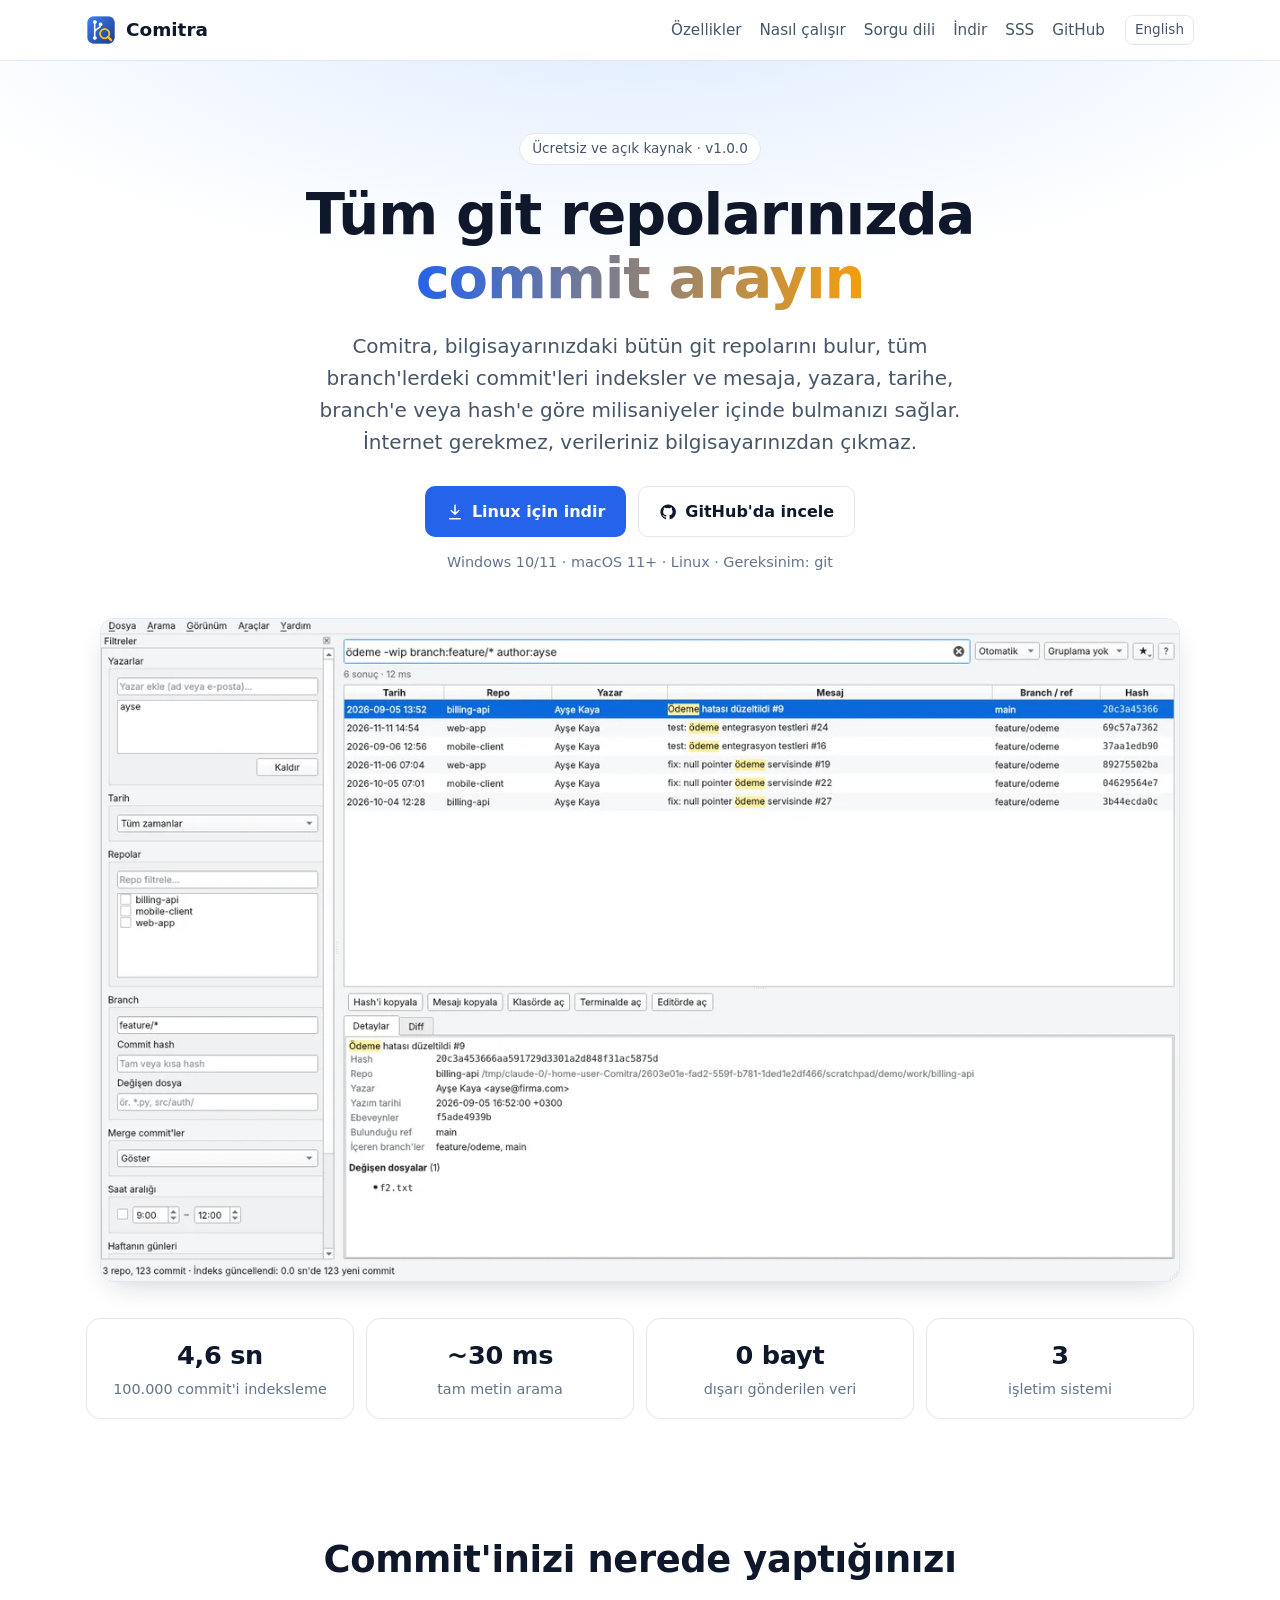
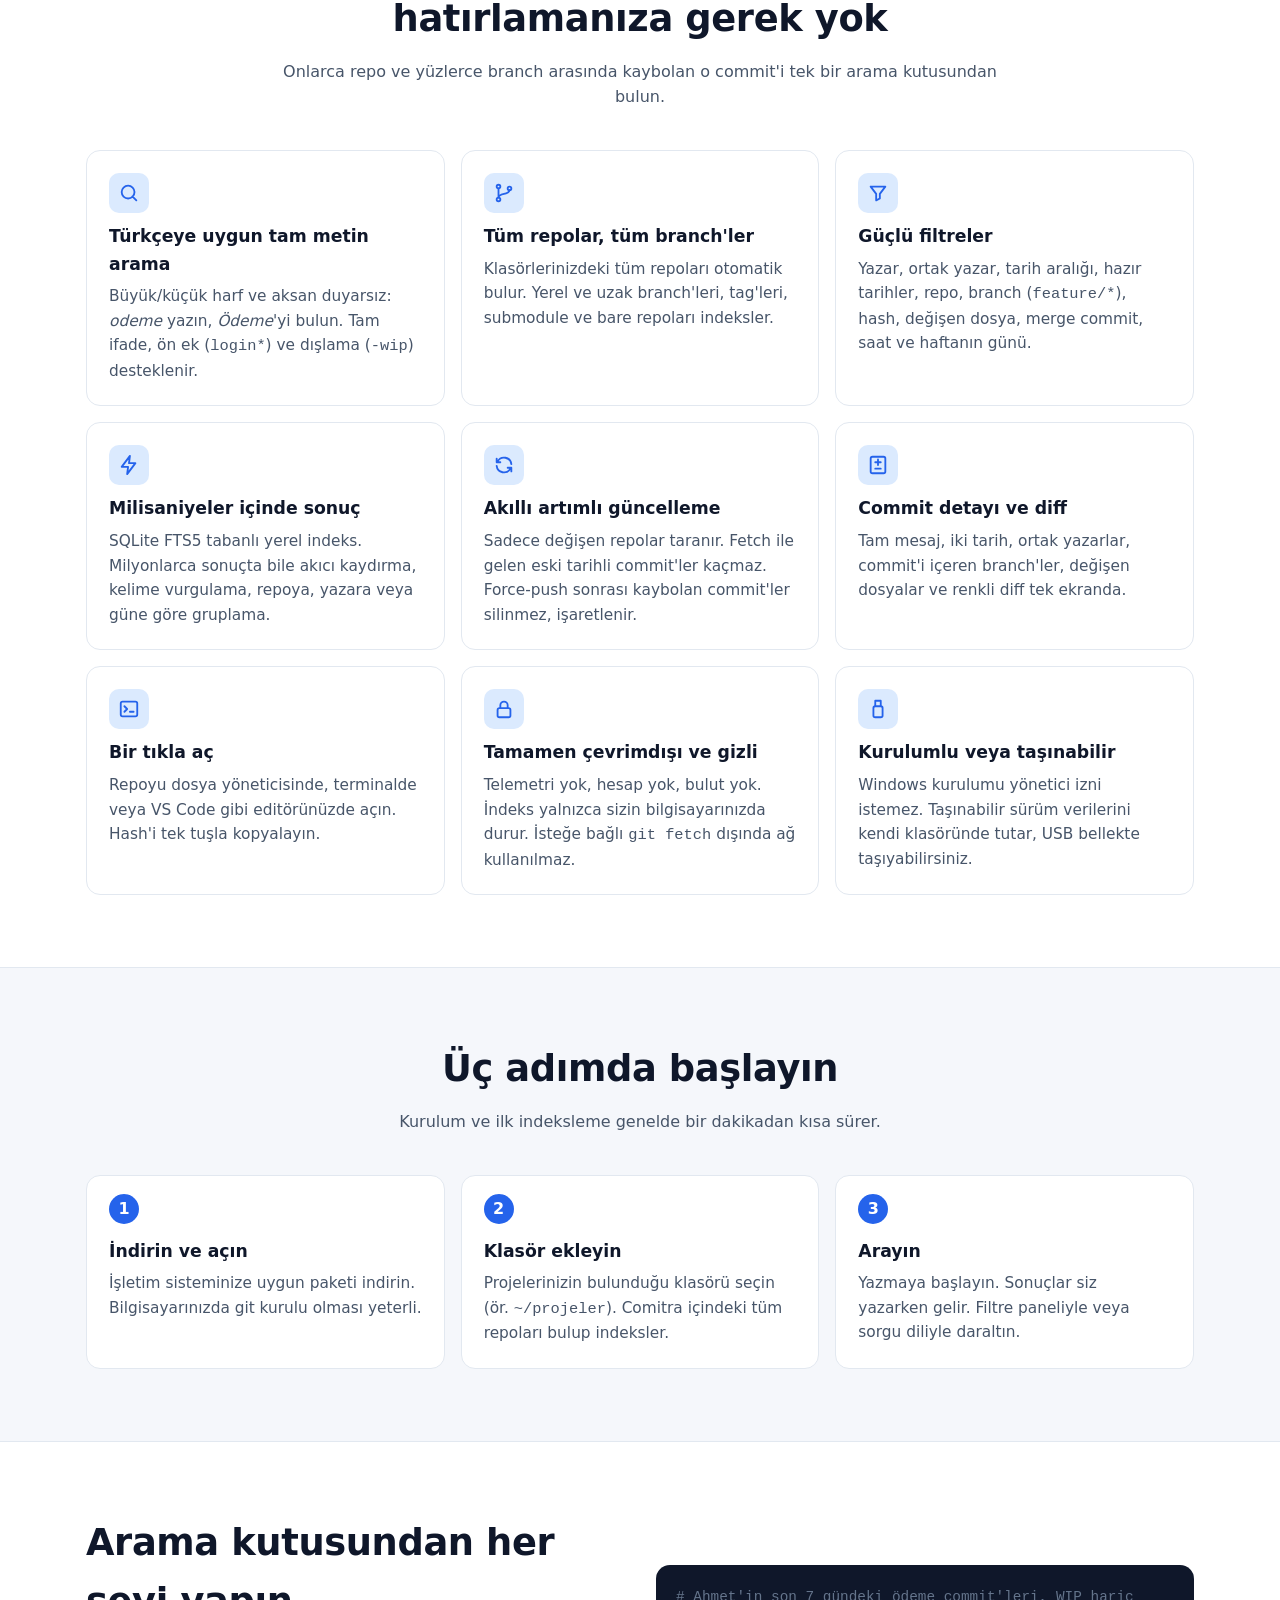
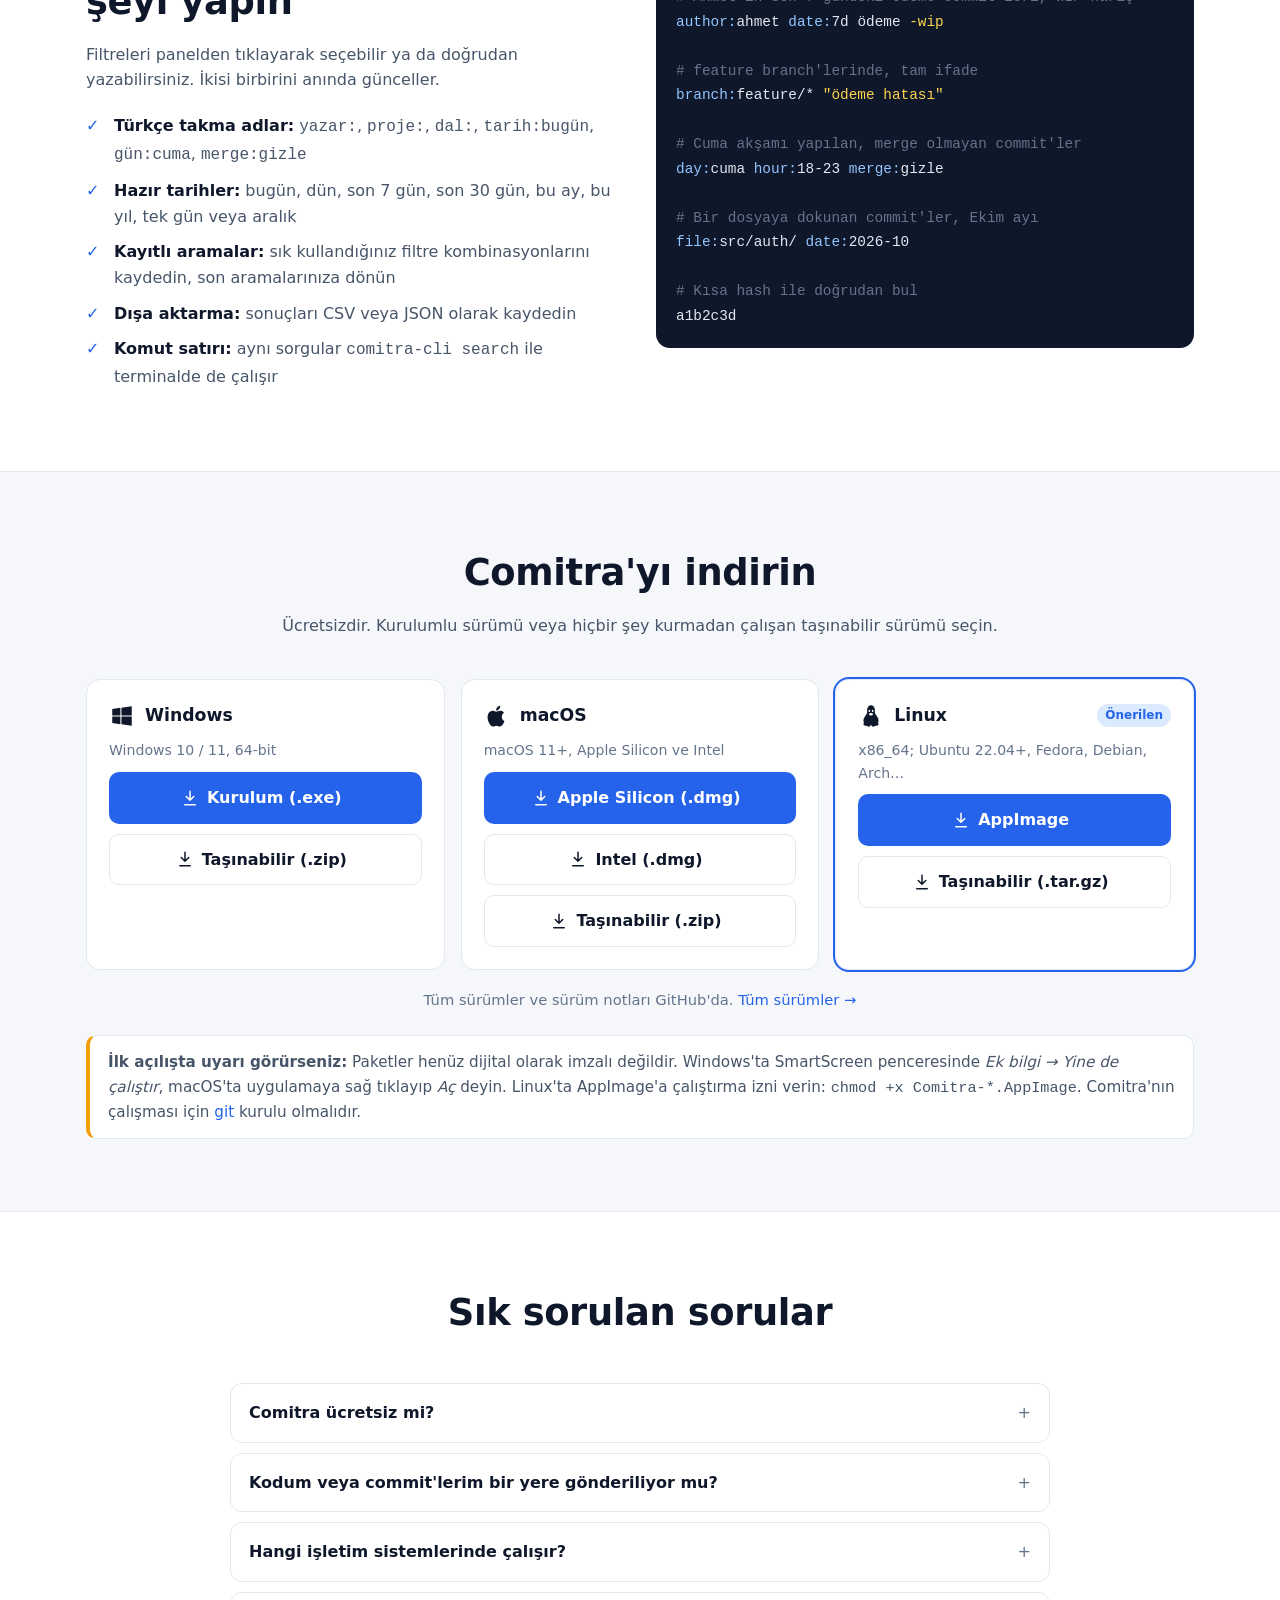
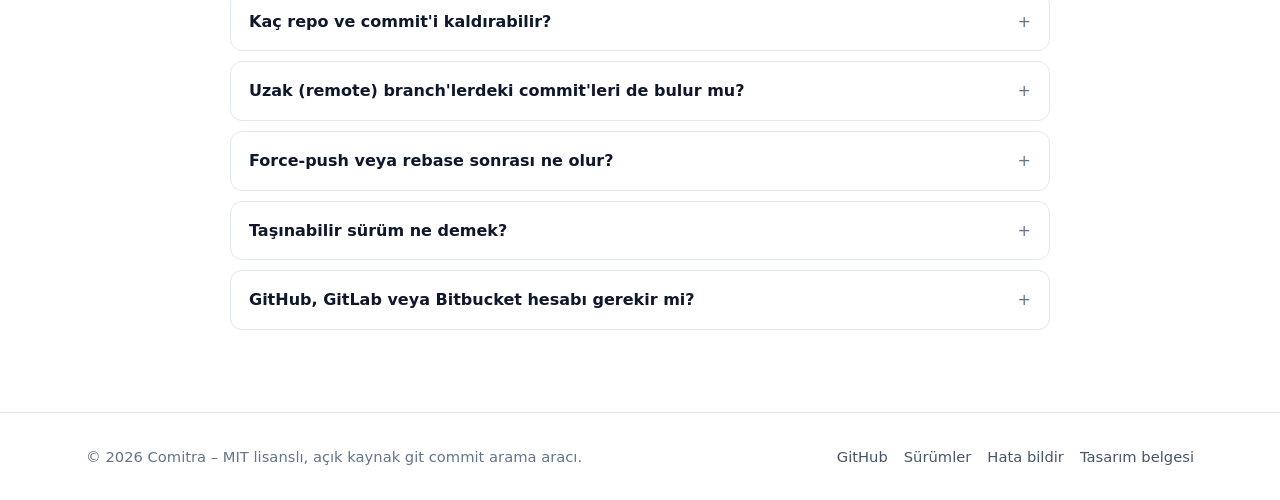
==== site/index.html @ 6e366d90 "Add GitHub Pages website with downloads and SEO Bilingual (Turkish/English) landing page generated f" ====
<!doctype html>
<html lang="tr">
<head>
<meta charset="utf-8">
<meta name="viewport" content="width=device-width, initial-scale=1">
<title>Comitra – Tüm Git Repolarında Commit Arama Programı (Ücretsiz, Windows · macOS · Linux)</title>
<meta name="description" content="Comitra, bilgisayarınızdaki tüm git repolarında ve tüm branch&#x27;lerde commit mesajı, yazar, tarih, branch ve hash&#x27;e göre milisaniyeler içinde arama yapan ücretsiz, açık kaynak, çevrimdışı masaüstü uygulamasıdır.">
<meta name="keywords" content="git commit arama, git log arama, tüm repolarda commit ara, branch commit arama, git commit search, search git commits across repositories, git geçmişi arama, commit bulma programı, git masaüstü uygulaması, ücretsiz git aracı">
<meta name="robots" content="index, follow, max-image-preview:large">
<meta name="theme-color" content="#2563eb">
<meta name="color-scheme" content="light dark">
<link rel="canonical" href="https://oguzcanozdemir.github.io/Comitra/">
<link rel="alternate" hreflang="tr" href="https://oguzcanozdemir.github.io/Comitra/">
<link rel="alternate" hreflang="en" href="https://oguzcanozdemir.github.io/Comitra/en/">
<link rel="alternate" hreflang="x-default" href="https://oguzcanozdemir.github.io/Comitra/en/">
<meta property="og:type" content="website">
<meta property="og:site_name" content="Comitra">
<meta property="og:title" content="Comitra – Tüm Git Repolarında Commit Arama Programı (Ücretsiz, Windows · macOS · Linux)">
<meta property="og:description" content="Comitra, bilgisayarınızdaki tüm git repolarında ve tüm branch&#x27;lerde commit mesajı, yazar, tarih, branch ve hash&#x27;e göre milisaniyeler içinde arama yapan ücretsiz, açık kaynak, çevrimdışı masaüstü uygulamasıdır.">
<meta property="og:url" content="https://oguzcanozdemir.github.io/Comitra/">
<meta property="og:image" content="https://oguzcanozdemir.github.io/Comitra/assets/og-image.png">
<meta property="og:image:width" content="1200">
<meta property="og:image:height" content="630">
<meta property="og:locale" content="tr_TR">
<meta property="og:locale:alternate" content="en_US">
<meta name="twitter:card" content="summary_large_image">
<meta name="twitter:title" content="Comitra – Tüm Git Repolarında Commit Arama Programı (Ücretsiz, Windows · macOS · Linux)">
<meta name="twitter:description" content="Comitra, bilgisayarınızdaki tüm git repolarında ve tüm branch&#x27;lerde commit mesajı, yazar, tarih, branch ve hash&#x27;e göre milisaniyeler içinde arama yapan ücretsiz, açık kaynak, çevrimdışı masaüstü uygulamasıdır.">
<meta name="twitter:image" content="https://oguzcanozdemir.github.io/Comitra/assets/og-image.png">
<link rel="icon" href="assets/favicon.ico" sizes="any">
<link rel="icon" type="image/png" sizes="32x32" href="assets/favicon-32.png">
<link rel="apple-touch-icon" href="assets/apple-touch-icon.png">
<link rel="manifest" href="site.webmanifest">
<link rel="stylesheet" href="style.css">
<script type="application/ld+json">{"@context": "https://schema.org", "@type": "SoftwareApplication", "name": "Comitra", "alternateName": "Comitra Git Commit Search", "description": "Comitra, bilgisayarınızdaki tüm git repolarında ve tüm branch'lerde commit mesajı, yazar, tarih, branch ve hash'e göre milisaniyeler içinde arama yapan ücretsiz, açık kaynak, çevrimdışı masaüstü uygulamasıdır.", "applicationCategory": "DeveloperApplication", "applicationSubCategory": "Version control", "operatingSystem": "Windows 10, Windows 11, macOS 11+, Linux", "softwareVersion": "1.0.0", "license": "https://opensource.org/licenses/MIT", "isAccessibleForFree": true, "offers": {"@type": "Offer", "price": "0", "priceCurrency": "USD"}, "downloadUrl": "https://github.com/OguzcanOzdemir/Comitra/releases/latest", "installUrl": "https://oguzcanozdemir.github.io/Comitra/#indir", "url": "https://oguzcanozdemir.github.io/Comitra/", "image": "https://oguzcanozdemir.github.io/Comitra/assets/icon-512.png", "screenshot": "https://oguzcanozdemir.github.io/Comitra/assets/screenshot-light.png", "codeRepository": "https://github.com/OguzcanOzdemir/Comitra", "inLanguage": ["tr", "en"], "softwareRequirements": "git", "featureList": ["Türkçeye uygun tam metin arama", "Tüm repolar, tüm branch'ler", "Güçlü filtreler", "Milisaniyeler içinde sonuç", "Akıllı artımlı güncelleme", "Commit detayı ve diff", "Bir tıkla aç", "Tamamen çevrimdışı ve gizli", "Kurulumlu veya taşınabilir"]}</script><script type="application/ld+json">{"@context": "https://schema.org", "@type": "FAQPage", "mainEntity": [{"@type": "Question", "name": "Comitra ücretsiz mi?", "acceptedAnswer": {"@type": "Answer", "text": "Evet. Comitra MIT lisanslı, açık kaynak ve tamamen ücretsizdir. Hesap açmanız veya kayıt olmanız gerekmez."}}, {"@type": "Question", "name": "Kodum veya commit'lerim bir yere gönderiliyor mu?", "acceptedAnswer": {"@type": "Answer", "text": "Hayır. Comitra tamamen çevrimdışı çalışır, telemetri içermez. İndeks yalnızca bilgisayarınızdaki bir SQLite dosyasında tutulur. Ayarlardan açarsanız yalnızca kendi git sunucularınıza git fetch yapılır."}}, {"@type": "Question", "name": "Hangi işletim sistemlerinde çalışır?", "acceptedAnswer": {"@type": "Answer", "text": "Windows 10/11 (64-bit), macOS 11 ve üzeri (Apple Silicon ve Intel) ve x86_64 Linux dağıtımlarında çalışır. Her platform için kurulumlu ve taşınabilir paket vardır."}}, {"@type": "Question", "name": "Kaç repo ve commit'i kaldırabilir?", "acceptedAnswer": {"@type": "Answer", "text": "Yüzlerce repo ve milyonlarca commit sorun değildir. 100.000 commit'lik bir repo yaklaşık 5 saniyede indekslenir, aramalar milisaniyeler sürer. Sonraki güncellemelerde yalnızca değişen repolar taranır."}}, {"@type": "Question", "name": "Uzak (remote) branch'lerdeki commit'leri de bulur mu?", "acceptedAnswer": {"@type": "Answer", "text": "Evet. Bilgisayarınızdaki yerel ve uzak takip branch'lerinin hepsi indekslenir. Takım arkadaşlarınızın yeni commit'lerini görmek için ayarlardan \"Güncellemeden önce git fetch çalıştır\" seçeneğini açabilirsiniz."}}, {"@type": "Question", "name": "Force-push veya rebase sonrası ne olur?", "acceptedAnswer": {"@type": "Answer", "text": "Artık hiçbir branch'ten erişilemeyen commit'ler silinmez, işaretlenir. Varsayılan olarak gizlenirler, isterseniz unreachable:include filtresiyle görebilirsiniz."}}, {"@type": "Question", "name": "Taşınabilir sürüm ne demek?", "acceptedAnswer": {"@type": "Answer", "text": "Taşınabilir sürüm kurulum gerektirmez ve ayarlarını, indeksini programın yanındaki comitra-data klasöründe tutar. Klasörü USB belleğe kopyalayıp başka bir bilgisayarda kullanabilirsiniz."}}, {"@type": "Question", "name": "GitHub, GitLab veya Bitbucket hesabı gerekir mi?", "acceptedAnswer": {"@type": "Answer", "text": "Hayır. Comitra yalnızca bilgisayarınızdaki git klasörlerini okur. Repolarınız hangi servisteyse (veya hiçbirinde değilse) fark etmez."}}]}</script><script type="application/ld+json">{"@context": "https://schema.org", "@type": "WebSite", "name": "Comitra", "url": "https://oguzcanozdemir.github.io/Comitra/", "inLanguage": "tr"}</script>
</head>
<body>
<a class="skip" href="#main">İçeriğe geç</a>
<header class="top"><div class="wrap nav">
<a class="brand" href="https://oguzcanozdemir.github.io/Comitra/"><img src="assets/icon-192.png" width="30" height="30" alt="">Comitra</a>
<ul><li><a href="#ozellikler">Özellikler</a></li><li><a href="#nasil">Nasıl çalışır</a></li><li><a href="#sorgu">Sorgu dili</a></li><li><a href="#indir">İndir</a></li><li><a href="#sss">SSS</a></li><li><a href="https://github.com/OguzcanOzdemir/Comitra" rel="noopener">GitHub</a></li></ul>
<a class="lang" href="en/" hreflang="en" lang="en">English</a>
</div></header>
<main id="main">
<section class="hero"><div class="wrap">
<span class="badge">Ücretsiz ve açık kaynak · v1.0.0</span>
<h1>Tüm git repolarınızda <em>commit arayın</em></h1>
<p class="lead">Comitra, bilgisayarınızdaki bütün git repolarını bulur, tüm branch'lerdeki commit'leri indeksler ve mesaja, yazara, tarihe, branch'e veya hash'e göre milisaniyeler içinde bulmanızı sağlar. İnternet gerekmez, verileriniz bilgisayarınızdan çıkmaz.</p>
<div class="cta">
<a class="btn btn-primary" id="hero-download" href="#indir"><svg viewBox="0 0 24 24" aria-hidden="true"><path d="M12 3v12m0 0-5-5m5 5 5-5M5 21h14" fill="none" stroke="currentColor" stroke-width="2" stroke-linecap="round" stroke-linejoin="round"/></svg><span>İndir</span></a>
<a class="btn btn-ghost" href="https://github.com/OguzcanOzdemir/Comitra" rel="noopener"><svg viewBox="0 0 24 24" aria-hidden="true"><path fill="currentColor" d="M12 2a10 10 0 0 0-3.2 19.5c.5.1.7-.2.7-.5v-1.7c-2.8.6-3.4-1.2-3.4-1.2-.5-1.2-1.1-1.5-1.1-1.5-.9-.6.1-.6.1-.6 1 .1 1.5 1 1.5 1 .9 1.5 2.3 1.1 2.9.8.1-.6.4-1.1.6-1.3-2.2-.3-4.6-1.1-4.6-5 0-1.1.4-2 1-2.7-.1-.3-.4-1.3.1-2.7 0 0 .8-.3 2.7 1a9.4 9.4 0 0 1 5 0c1.9-1.3 2.7-1 2.7-1 .5 1.4.2 2.4.1 2.7.6.7 1 1.6 1 2.7 0 3.9-2.4 4.7-4.6 5 .4.3.7.9.7 1.9v2.8c0 .3.2.6.7.5A10 10 0 0 0 12 2Z"/></svg><span>GitHub'da incele</span></a>
</div>
<p class="note">Windows 10/11 · macOS 11+ · Linux · Gereksinim: git</p>
<div class="shot"><picture><source srcset="assets/screenshot-dark.webp" media="(prefers-color-scheme: dark)" type="image/webp"><source srcset="assets/screenshot-light.webp" type="image/webp"><img src="assets/screenshot-light.png" width="1400" height="860" alt="Comitra arama ekranı: Türkçe commit mesajlarında vurgulanmış arama sonuçları, filtre paneli ve commit detayları" fetchpriority="high"></picture></div>
<div class="stats"><div class="stat"><b>4,6 sn</b><span>100.000 commit'i indeksleme</span></div><div class="stat"><b>~30 ms</b><span>tam metin arama</span></div><div class="stat"><b>0 bayt</b><span>dışarı gönderilen veri</span></div><div class="stat"><b>3</b><span>işletim sistemi</span></div></div>
</div></section>

<section id="ozellikler"><div class="wrap">
<div class="section-head"><h2>Commit'inizi nerede yaptığınızı hatırlamanıza gerek yok</h2><p>Onlarca repo ve yüzlerce branch arasında kaybolan o commit'i tek bir arama kutusundan bulun.</p></div>
<div class="grid"><article class="card"><div class="ico"><svg viewBox="0 0 24 24" aria-hidden="true"><path d="M11 4a7 7 0 1 0 0 14 7 7 0 0 0 0-14Zm9 16-4.3-4.3" fill="none" stroke="currentColor" stroke-width="2" stroke-linecap="round"/></svg></div><h3>Türkçeye uygun tam metin arama</h3><p>Büyük/küçük harf ve aksan duyarsız: <i>odeme</i> yazın, <i>Ödeme</i>'yi bulun. Tam ifade, ön ek (<code>login*</code>) ve dışlama (<code>-wip</code>) desteklenir.</p></article><article class="card"><div class="ico"><svg viewBox="0 0 24 24" aria-hidden="true"><g fill="none" stroke="currentColor" stroke-width="2" stroke-linecap="round"><circle cx="6" cy="5" r="2"/><circle cx="6" cy="19" r="2"/><circle cx="18" cy="7" r="2"/><path d="M6 7v10M18 9c0 5-12 3-12 8"/></g></svg></div><h3>Tüm repolar, tüm branch'ler</h3><p>Klasörlerinizdeki tüm repoları otomatik bulur. Yerel ve uzak branch'leri, tag'leri, submodule ve bare repoları indeksler.</p></article><article class="card"><div class="ico"><svg viewBox="0 0 24 24" aria-hidden="true"><path d="M4 5h16l-6 8v5l-4 2v-7L4 5Z" fill="none" stroke="currentColor" stroke-width="2" stroke-linejoin="round"/></svg></div><h3>Güçlü filtreler</h3><p>Yazar, ortak yazar, tarih aralığı, hazır tarihler, repo, branch (<code>feature/*</code>), hash, değişen dosya, merge commit, saat ve haftanın günü.</p></article><article class="card"><div class="ico"><svg viewBox="0 0 24 24" aria-hidden="true"><path d="M13 2 4 14h7l-1 8 9-12h-7l1-8Z" fill="none" stroke="currentColor" stroke-width="2" stroke-linejoin="round"/></svg></div><h3>Milisaniyeler içinde sonuç</h3><p>SQLite FTS5 tabanlı yerel indeks. Milyonlarca sonuçta bile akıcı kaydırma, kelime vurgulama, repoya, yazara veya güne göre gruplama.</p></article><article class="card"><div class="ico"><svg viewBox="0 0 24 24" aria-hidden="true"><path d="M20 11a8 8 0 0 0-14.9-3M4 5v4h4M4 13a8 8 0 0 0 14.9 3M20 19v-4h-4" fill="none" stroke="currentColor" stroke-width="2" stroke-linecap="round" stroke-linejoin="round"/></svg></div><h3>Akıllı artımlı güncelleme</h3><p>Sadece değişen repolar taranır. Fetch ile gelen eski tarihli commit'ler kaçmaz. Force-push sonrası kaybolan commit'ler silinmez, işaretlenir.</p></article><article class="card"><div class="ico"><svg viewBox="0 0 24 24" aria-hidden="true"><g fill="none" stroke="currentColor" stroke-width="2" stroke-linecap="round"><rect x="4" y="3" width="16" height="18" rx="2"/><path d="M9 9h6M12 6v6M9 16h6"/></g></svg></div><h3>Commit detayı ve diff</h3><p>Tam mesaj, iki tarih, ortak yazarlar, commit'i içeren branch'ler, değişen dosyalar ve renkli diff tek ekranda.</p></article><article class="card"><div class="ico"><svg viewBox="0 0 24 24" aria-hidden="true"><g fill="none" stroke="currentColor" stroke-width="2" stroke-linecap="round" stroke-linejoin="round"><rect x="3" y="4" width="18" height="16" rx="2"/><path d="m7 9 3 3-3 3M13 15h4"/></g></svg></div><h3>Bir tıkla aç</h3><p>Repoyu dosya yöneticisinde, terminalde veya VS Code gibi editörünüzde açın. Hash'i tek tuşla kopyalayın.</p></article><article class="card"><div class="ico"><svg viewBox="0 0 24 24" aria-hidden="true"><g fill="none" stroke="currentColor" stroke-width="2"><rect x="5" y="11" width="14" height="10" rx="2"/><path d="M8 11V8a4 4 0 0 1 8 0v3"/></g></svg></div><h3>Tamamen çevrimdışı ve gizli</h3><p>Telemetri yok, hesap yok, bulut yok. İndeks yalnızca sizin bilgisayarınızda durur. İsteğe bağlı <code>git fetch</code> dışında ağ kullanılmaz.</p></article><article class="card"><div class="ico"><svg viewBox="0 0 24 24" aria-hidden="true"><g fill="none" stroke="currentColor" stroke-width="2" stroke-linejoin="round"><rect x="7" y="9" width="10" height="12" rx="2"/><path d="M9 9V3h6v6M10 5.5h.01M14 5.5h.01"/></g></svg></div><h3>Kurulumlu veya taşınabilir</h3><p>Windows kurulumu yönetici izni istemez. Taşınabilir sürüm verilerini kendi klasöründe tutar, USB bellekte taşıyabilirsiniz.</p></article></div>
</div></section>

<section id="nasil" class="alt"><div class="wrap">
<div class="section-head"><h2>Üç adımda başlayın</h2><p>Kurulum ve ilk indeksleme genelde bir dakikadan kısa sürer.</p></div>
<div class="steps"><article class="card step"><h3>İndirin ve açın</h3><p>İşletim sisteminize uygun paketi indirin. Bilgisayarınızda git kurulu olması yeterli.</p></article><article class="card step"><h3>Klasör ekleyin</h3><p>Projelerinizin bulunduğu klasörü seçin (ör. <code>~/projeler</code>). Comitra içindeki tüm repoları bulup indeksler.</p></article><article class="card step"><h3>Arayın</h3><p>Yazmaya başlayın. Sonuçlar siz yazarken gelir. Filtre paneliyle veya sorgu diliyle daraltın.</p></article></div>
</div></section>

<section id="sorgu"><div class="wrap split">
<div><div class="section-head" style="text-align:left;margin:0 0 20px"><h2>Arama kutusundan her şeyi yapın</h2><p>Filtreleri panelden tıklayarak seçebilir ya da doğrudan yazabilirsiniz. İkisi birbirini anında günceller.</p></div>
<ul class="check"><li><b>Türkçe takma adlar:</b> <code>yazar:</code>, <code>proje:</code>, <code>dal:</code>, <code>tarih:bugün</code>, <code>gün:cuma</code>, <code>merge:gizle</code></li><li><b>Hazır tarihler:</b> bugün, dün, son 7 gün, son 30 gün, bu ay, bu yıl, tek gün veya aralık</li><li><b>Kayıtlı aramalar:</b> sık kullandığınız filtre kombinasyonlarını kaydedin, son aramalarınıza dönün</li><li><b>Dışa aktarma:</b> sonuçları CSV veya JSON olarak kaydedin</li><li><b>Komut satırı:</b> aynı sorgular <code>comitra-cli search</code> ile terminalde de çalışır</li></ul></div>
<pre class="code" aria-label="query examples"><span class="c"># Ahmet'in son 7 gündeki ödeme commit'leri, WIP hariç</span>
<span class="k">author:</span>ahmet <span class="k">date:</span>7d ödeme <span class="s">-wip</span>

<span class="c"># feature branch'lerinde, tam ifade</span>
<span class="k">branch:</span>feature/* <span class="s">"ödeme hatası"</span>

<span class="c"># Cuma akşamı yapılan, merge olmayan commit'ler</span>
<span class="k">day:</span>cuma <span class="k">hour:</span>18-23 <span class="k">merge:</span>gizle

<span class="c"># Bir dosyaya dokunan commit'ler, Ekim ayı</span>
<span class="k">file:</span>src/auth/ <span class="k">date:</span>2026-10

<span class="c"># Kısa hash ile doğrudan bul</span>
a1b2c3d</pre>
</div></section>

<section id="indir" class="alt"><div class="wrap">
<div class="section-head"><h2>Comitra'yı indirin</h2><p>Ücretsizdir. Kurulumlu sürümü veya hiçbir şey kurmadan çalışan taşınabilir sürümü seçin.</p></div>
<div class="dl-grid"><article class="card dl" id="dl-windows"><h3><svg viewBox="0 0 24 24" aria-hidden="true"><path fill="currentColor" d="M3 5.5 10.5 4.4v7.1H3V5.5Zm8.5-1.2L21 3v8.5h-9.5V4.3ZM3 12.5h7.5v7.1L3 18.5v-6Zm8.5 0H21V21l-9.5-1.3v-7.2Z"/></svg>Windows<span class="tag">Önerilen</span></h3><p class="req">Windows 10 / 11, 64-bit</p><a class="btn btn-primary" href="https://github.com/OguzcanOzdemir/Comitra/releases/latest" data-asset="windows-setup" rel="nofollow"><svg viewBox="0 0 24 24" aria-hidden="true"><path d="M12 3v12m0 0-5-5m5 5 5-5M5 21h14" fill="none" stroke="currentColor" stroke-width="2" stroke-linecap="round" stroke-linejoin="round"/></svg><span>Kurulum (.exe)</span> <small></small></a><a class="btn btn-ghost" href="https://github.com/OguzcanOzdemir/Comitra/releases/latest" data-asset="windows-portable" rel="nofollow"><svg viewBox="0 0 24 24" aria-hidden="true"><path d="M12 3v12m0 0-5-5m5 5 5-5M5 21h14" fill="none" stroke="currentColor" stroke-width="2" stroke-linecap="round" stroke-linejoin="round"/></svg><span>Taşınabilir (.zip)</span> <small></small></a></article><article class="card dl" id="dl-macos"><h3><svg viewBox="0 0 24 24" aria-hidden="true"><path fill="currentColor" d="M16.4 12.6c0-2.4 2-3.6 2.1-3.6-1.1-1.7-2.9-1.9-3.5-1.9-1.5-.2-2.9.9-3.7.9-.8 0-1.9-.9-3.2-.8-1.6 0-3.1 1-4 2.4-1.7 3-.4 7.4 1.2 9.8.8 1.2 1.8 2.5 3 2.4 1.2 0 1.7-.8 3.1-.8 1.5 0 1.9.8 3.2.8 1.3 0 2.2-1.2 3-2.4.9-1.4 1.3-2.7 1.3-2.8 0 0-2.5-1-2.5-4ZM14 5.5c.7-.8 1.1-1.9 1-3-1 0-2.1.7-2.8 1.5-.6.7-1.2 1.8-1 2.9 1.1.1 2.1-.6 2.8-1.4Z"/></svg>macOS<span class="tag">Önerilen</span></h3><p class="req">macOS 11+, Apple Silicon ve Intel</p><a class="btn btn-primary" href="https://github.com/OguzcanOzdemir/Comitra/releases/latest" data-asset="macos-arm64" rel="nofollow"><svg viewBox="0 0 24 24" aria-hidden="true"><path d="M12 3v12m0 0-5-5m5 5 5-5M5 21h14" fill="none" stroke="currentColor" stroke-width="2" stroke-linecap="round" stroke-linejoin="round"/></svg><span>Apple Silicon (.dmg)</span> <small></small></a><a class="btn btn-ghost" href="https://github.com/OguzcanOzdemir/Comitra/releases/latest" data-asset="macos-x64" rel="nofollow"><svg viewBox="0 0 24 24" aria-hidden="true"><path d="M12 3v12m0 0-5-5m5 5 5-5M5 21h14" fill="none" stroke="currentColor" stroke-width="2" stroke-linecap="round" stroke-linejoin="round"/></svg><span>Intel (.dmg)</span> <small></small></a><a class="btn btn-ghost" href="https://github.com/OguzcanOzdemir/Comitra/releases/latest" data-asset="macos-portable" rel="nofollow"><svg viewBox="0 0 24 24" aria-hidden="true"><path d="M12 3v12m0 0-5-5m5 5 5-5M5 21h14" fill="none" stroke="currentColor" stroke-width="2" stroke-linecap="round" stroke-linejoin="round"/></svg><span>Taşınabilir (.zip)</span> <small></small></a></article><article class="card dl" id="dl-linux"><h3><svg viewBox="0 0 24 24" aria-hidden="true"><path fill="currentColor" d="M12 2c-2.2 0-3.6 1.9-3.6 4.6 0 1.4.3 2.3-.5 3.6C6.6 12.3 5 14 5 16.3c0 .9.3 1.6.7 2.1-.5.3-.9.8-.7 1.4.3.9 1.6.9 2.6 1.3 1 .4 1.8 1.1 2.7.8.6-.2.8-.7.8-1.2h1.8c0 .5.2 1 .8 1.2.9.3 1.7-.4 2.7-.8 1-.4 2.3-.4 2.6-1.3.2-.6-.2-1.1-.7-1.4.4-.5.7-1.2.7-2.1 0-2.3-1.6-4-2.9-6.1-.8-1.3-.5-2.2-.5-3.6C15.6 3.9 14.2 2 12 2Zm-1.5 4.2c.4 0 .7.5.7 1.1s-.3 1.1-.7 1.1-.7-.5-.7-1.1.3-1.1.7-1.1Zm3 0c.4 0 .7.5.7 1.1s-.3 1.1-.7 1.1-.7-.5-.7-1.1.3-1.1.7-1.1ZM12 9.3c.9 0 2 .6 2 1 0 .5-1.2 1.2-2 1.2s-2-.7-2-1.2c0-.4 1.1-1 2-1Z"/></svg>Linux<span class="tag">Önerilen</span></h3><p class="req">x86_64; Ubuntu 22.04+, Fedora, Debian, Arch…</p><a class="btn btn-primary" href="https://github.com/OguzcanOzdemir/Comitra/releases/latest" data-asset="linux-appimage" rel="nofollow"><svg viewBox="0 0 24 24" aria-hidden="true"><path d="M12 3v12m0 0-5-5m5 5 5-5M5 21h14" fill="none" stroke="currentColor" stroke-width="2" stroke-linecap="round" stroke-linejoin="round"/></svg><span>AppImage</span> <small></small></a><a class="btn btn-ghost" href="https://github.com/OguzcanOzdemir/Comitra/releases/latest" data-asset="linux-portable" rel="nofollow"><svg viewBox="0 0 24 24" aria-hidden="true"><path d="M12 3v12m0 0-5-5m5 5 5-5M5 21h14" fill="none" stroke="currentColor" stroke-width="2" stroke-linecap="round" stroke-linejoin="round"/></svg><span>Taşınabilir (.tar.gz)</span> <small></small></a></article></div>
<p class="release-info" id="release-info" data-template="Son sürüm: {v} · {d}">Tüm sürümler ve sürüm notları GitHub'da. <a href="https://github.com/OguzcanOzdemir/Comitra/releases">Tüm sürümler →</a></p>
<div class="callout"><b>İlk açılışta uyarı görürseniz:</b> Paketler henüz dijital olarak imzalı değildir. Windows'ta SmartScreen penceresinde <i>Ek bilgi → Yine de çalıştır</i>, macOS'ta uygulamaya sağ tıklayıp <i>Aç</i> deyin. Linux'ta AppImage'a çalıştırma izni verin: <code>chmod +x Comitra-*.AppImage</code>. Comitra'nın çalışması için <a href="https://git-scm.com/downloads" rel="noopener">git</a> kurulu olmalıdır.</div>
</div></section>

<section id="sss"><div class="wrap">
<div class="section-head"><h2>Sık sorulan sorular</h2></div>
<div class="faq"><details><summary>Comitra ücretsiz mi?</summary><p>Evet. Comitra MIT lisanslı, açık kaynak ve tamamen ücretsizdir. Hesap açmanız veya kayıt olmanız gerekmez.</p></details><details><summary>Kodum veya commit'lerim bir yere gönderiliyor mu?</summary><p>Hayır. Comitra tamamen çevrimdışı çalışır, telemetri içermez. İndeks yalnızca bilgisayarınızdaki bir SQLite dosyasında tutulur. Ayarlardan açarsanız yalnızca kendi git sunucularınıza <code>git fetch</code> yapılır.</p></details><details><summary>Hangi işletim sistemlerinde çalışır?</summary><p>Windows 10/11 (64-bit), macOS 11 ve üzeri (Apple Silicon ve Intel) ve x86_64 Linux dağıtımlarında çalışır. Her platform için kurulumlu ve taşınabilir paket vardır.</p></details><details><summary>Kaç repo ve commit'i kaldırabilir?</summary><p>Yüzlerce repo ve milyonlarca commit sorun değildir. 100.000 commit'lik bir repo yaklaşık 5 saniyede indekslenir, aramalar milisaniyeler sürer. Sonraki güncellemelerde yalnızca değişen repolar taranır.</p></details><details><summary>Uzak (remote) branch'lerdeki commit'leri de bulur mu?</summary><p>Evet. Bilgisayarınızdaki yerel ve uzak takip branch'lerinin hepsi indekslenir. Takım arkadaşlarınızın yeni commit'lerini görmek için ayarlardan "Güncellemeden önce git fetch çalıştır" seçeneğini açabilirsiniz.</p></details><details><summary>Force-push veya rebase sonrası ne olur?</summary><p>Artık hiçbir branch'ten erişilemeyen commit'ler silinmez, işaretlenir. Varsayılan olarak gizlenirler, isterseniz <code>unreachable:include</code> filtresiyle görebilirsiniz.</p></details><details><summary>Taşınabilir sürüm ne demek?</summary><p>Taşınabilir sürüm kurulum gerektirmez ve ayarlarını, indeksini programın yanındaki <code>comitra-data</code> klasöründe tutar. Klasörü USB belleğe kopyalayıp başka bir bilgisayarda kullanabilirsiniz.</p></details><details><summary>GitHub, GitLab veya Bitbucket hesabı gerekir mi?</summary><p>Hayır. Comitra yalnızca bilgisayarınızdaki git klasörlerini okur. Repolarınız hangi servisteyse (veya hiçbirinde değilse) fark etmez.</p></details></div>
</div></section>
</main>
<footer><div class="wrap">
<span>© 2026 Comitra – MIT lisanslı, açık kaynak git commit arama aracı.</span>
<nav><a href="https://github.com/OguzcanOzdemir/Comitra" rel="noopener">GitHub</a><a href="https://github.com/OguzcanOzdemir/Comitra/releases" rel="noopener">Sürümler</a><a href="https://github.com/OguzcanOzdemir/Comitra/issues" rel="noopener">Hata bildir</a><a href="https://github.com/OguzcanOzdemir/Comitra/blob/HEAD/docs/DESIGN.md" rel="noopener">Tasarım belgesi</a></nav>
</div></footer>
<script src="app.js" defer></script>
</body>
</html>
---- site/style.css ----
:root {
  --bg: #ffffff;
  --bg-soft: #f5f7fb;
  --bg-card: #ffffff;
  --text: #0f172a;
  --text-soft: #475569;
  --muted: #64748b;
  --border: #e2e8f0;
  --brand: #2563eb;
  --brand-strong: #1d4ed8;
  --brand-soft: #dbeafe;
  --accent: #f59e0b;
  --code-bg: #0f172a;
  --code-text: #e2e8f0;
  --shadow: 0 10px 30px -12px rgba(15, 23, 42, .25);
  --radius: 14px;
  --maxw: 1140px;
}
@media (prefers-color-scheme: dark) {
  :root {
    --bg: #0b1120;
    --bg-soft: #0f172a;
    --bg-card: #111a2e;
    --text: #e5e9f2;
    --text-soft: #b3bfd4;
    --muted: #8b98ae;
    --border: #1f2a44;
    --brand: #60a5fa;
    --brand-strong: #93c5fd;
    --brand-soft: #172554;
    --code-bg: #060b16;
    --shadow: 0 10px 30px -12px rgba(0, 0, 0, .6);
  }
}
* { box-sizing: border-box; }
html { scroll-behavior: smooth; -webkit-text-size-adjust: 100%; }
body {
  margin: 0;
  background: var(--bg);
  color: var(--text);
  font: 16px/1.6 system-ui, -apple-system, "Segoe UI", Roboto, "Helvetica Neue", Arial, "Noto Sans", sans-serif;
  overflow-x: hidden;
}
img { max-width: 100%; height: auto; display: block; }
a { color: var(--brand); text-decoration: none; }
a:hover { text-decoration: underline; }
code, pre, kbd { font-family: ui-monospace, SFMono-Regular, Menlo, Consolas, "Liberation Mono", monospace; }
.wrap { max-width: var(--maxw); margin: 0 auto; padding: 0 16px; }
.skip { position: absolute; left: -999px; }
.skip:focus { left: 16px; top: 8px; background: var(--bg); padding: 8px 12px; z-index: 10; }

/* header */
header.top {
  position: sticky; top: 0; z-index: 5;
  background: color-mix(in srgb, var(--bg) 88%, transparent);
  backdrop-filter: saturate(160%) blur(10px);
  border-bottom: 1px solid var(--border);
}
.nav { display: flex; align-items: center; gap: 20px; height: 60px; }
.brand { display: flex; align-items: center; gap: 10px; font-weight: 700; font-size: 1.15rem; color: var(--text); }
.brand:hover { text-decoration: none; }
.brand img { width: 30px; height: 30px; }
.nav ul { display: flex; gap: 18px; list-style: none; margin: 0 0 0 auto; padding: 0; }
.nav ul a { color: var(--text-soft); font-size: .95rem; }
.nav .lang { border: 1px solid var(--border); border-radius: 8px; padding: 3px 9px; font-size: .85rem; color: var(--text-soft); }
@media (max-width: 860px) { .nav ul { display: none; } .nav .lang { margin-left: auto; } }

/* buttons */
.btn {
  display: inline-flex; align-items: center; gap: 8px;
  padding: 12px 20px; border-radius: 10px; font-weight: 600; border: 1px solid transparent;
  transition: transform .08s ease, background .15s ease;
}
.btn:hover { text-decoration: none; transform: translateY(-1px); }
.btn-primary { background: var(--brand); color: #fff; }
@media (prefers-color-scheme: dark) { .btn-primary { color: #0b1120; } }
.btn-primary:hover { background: var(--brand-strong); }
.btn-ghost { border-color: var(--border); color: var(--text); background: var(--bg-card); }
.btn svg { width: 18px; height: 18px; flex: none; }
.btn small { font-weight: 500; opacity: .85; }

/* hero */
.hero { padding: 72px 0 40px; text-align: center;
  background: radial-gradient(1100px 420px at 50% -80px, var(--brand-soft), transparent 70%); }
.badge { display: inline-block; border: 1px solid var(--border); background: var(--bg-card); color: var(--text-soft);
  padding: 4px 12px; border-radius: 999px; font-size: .85rem; margin-bottom: 18px; }
.hero h1 { font-size: clamp(2.1rem, 5.2vw, 3.6rem); line-height: 1.12; margin: 0 auto 18px; max-width: 900px; letter-spacing: -.02em; }
.hero h1 em { font-style: normal; background: linear-gradient(90deg, var(--brand), var(--accent)); -webkit-background-clip: text; background-clip: text; color: transparent; }
.hero p.lead { font-size: clamp(1.05rem, 2vw, 1.25rem); color: var(--text-soft); max-width: 720px; margin: 0 auto 28px; }
.cta { display: flex; gap: 12px; justify-content: center; flex-wrap: wrap; }
.hero .note { color: var(--muted); font-size: .9rem; margin-top: 14px; }
.shot { margin: 44px auto 0; max-width: 1080px; border-radius: 14px; overflow: hidden; border: 1px solid var(--border); box-shadow: var(--shadow); }

/* stats */
.stats { display: grid; grid-template-columns: repeat(4, 1fr); gap: 12px; margin: 36px 0 0; }
.stat { background: var(--bg-card); border: 1px solid var(--border); border-radius: var(--radius); padding: 16px; text-align: center; }
.stat b { display: block; font-size: 1.6rem; letter-spacing: -.01em; }
.stat span { color: var(--muted); font-size: .9rem; }
@media (max-width: 760px) { .stats { grid-template-columns: repeat(2, 1fr); } }

/* sections */
section { padding: 72px 0; }
section.alt { background: var(--bg-soft); border-top: 1px solid var(--border); border-bottom: 1px solid var(--border); }
.section-head { text-align: center; max-width: 760px; margin: 0 auto 40px; }
.section-head h2 { font-size: clamp(1.6rem, 3.4vw, 2.3rem); margin: 0 0 10px; letter-spacing: -.01em; }
.section-head p { color: var(--text-soft); margin: 0; }

.grid { display: grid; grid-template-columns: repeat(3, 1fr); gap: 16px; }
@media (max-width: 900px) { .grid { grid-template-columns: repeat(2, 1fr); } }
@media (max-width: 600px) { .grid { grid-template-columns: 1fr; } }
.card { background: var(--bg-card); border: 1px solid var(--border); border-radius: var(--radius); padding: 22px; }
.card h3 { margin: 10px 0 6px; font-size: 1.08rem; }
.card p { margin: 0; color: var(--text-soft); font-size: .96rem; }
.ico { width: 40px; height: 40px; border-radius: 10px; display: grid; place-items: center; background: var(--brand-soft); color: var(--brand); }
.ico svg { width: 22px; height: 22px; }

.steps { counter-reset: step; display: grid; grid-template-columns: repeat(3, 1fr); gap: 16px; }
@media (max-width: 800px) { .steps { grid-template-columns: 1fr; } }
.step { position: relative; padding-top: 52px; }
.step::before { counter-increment: step; content: counter(step); position: absolute; top: 18px; left: 22px;
  width: 30px; height: 30px; border-radius: 50%; background: var(--brand); color: #fff; display: grid; place-items: center; font-weight: 700; }
@media (prefers-color-scheme: dark) { .step::before { color: #0b1120; } }

.split { display: grid; grid-template-columns: 1fr 1fr; gap: 32px; align-items: center; }
@media (max-width: 900px) { .split { grid-template-columns: 1fr; } }
pre.code { background: var(--code-bg); color: var(--code-text); padding: 20px; border-radius: var(--radius); overflow-x: auto; font-size: .9rem; line-height: 1.7; margin: 0; }
pre.code .k { color: #93c5fd; }
pre.code .s { color: #fcd34d; }
pre.code .c { color: #64748b; }
ul.check { list-style: none; padding: 0; margin: 0; }
ul.check li { padding-left: 28px; position: relative; margin: 10px 0; color: var(--text-soft); }
ul.check li::before { content: "✓"; position: absolute; left: 0; color: var(--brand); font-weight: 700; }
ul.check b { color: var(--text); }

/* downloads */
.dl-grid { display: grid; grid-template-columns: repeat(3, 1fr); gap: 16px; }
@media (max-width: 900px) { .dl-grid { grid-template-columns: 1fr; } }
.dl { display: flex; flex-direction: column; gap: 10px; }
.dl.recommended { outline: 2px solid var(--brand); }
.dl h3 { display: flex; align-items: center; gap: 10px; margin: 0; }
.dl h3 svg { width: 26px; height: 26px; }
.dl .req { color: var(--muted); font-size: .88rem; margin: 0; }
.dl .btn { justify-content: center; }
.dl .tag { margin-left: auto; font-size: .75rem; font-weight: 600; color: var(--brand); background: var(--brand-soft); padding: 2px 8px; border-radius: 999px; visibility: hidden; }
.dl.recommended .tag { visibility: visible; }
.release-info { text-align: center; color: var(--muted); margin-top: 18px; font-size: .92rem; }
.callout { margin-top: 24px; background: var(--bg-card); border: 1px solid var(--border); border-left: 4px solid var(--accent); border-radius: 10px; padding: 14px 18px; color: var(--text-soft); font-size: .95rem; }

/* faq */
.faq { max-width: 820px; margin: 0 auto; }
.faq details { background: var(--bg-card); border: 1px solid var(--border); border-radius: 12px; padding: 4px 18px; margin-bottom: 10px; }
.faq summary { cursor: pointer; font-weight: 600; padding: 12px 0; list-style: none; }
.faq summary::-webkit-details-marker { display: none; }
.faq summary::after { content: "+"; float: right; color: var(--muted); font-weight: 400; }
.faq details[open] summary::after { content: "–"; }
.faq details p { color: var(--text-soft); margin: 0 0 14px; }

footer { border-top: 1px solid var(--border); padding: 32px 0; color: var(--muted); font-size: .92rem; }
footer .wrap { display: flex; gap: 16px; flex-wrap: wrap; justify-content: space-between; align-items: center; }
footer nav a { margin-left: 16px; color: var(--text-soft); }
kbd { border: 1px solid var(--border); border-bottom-width: 2px; border-radius: 6px; padding: 1px 6px; font-size: .85em; background: var(--bg-card); }
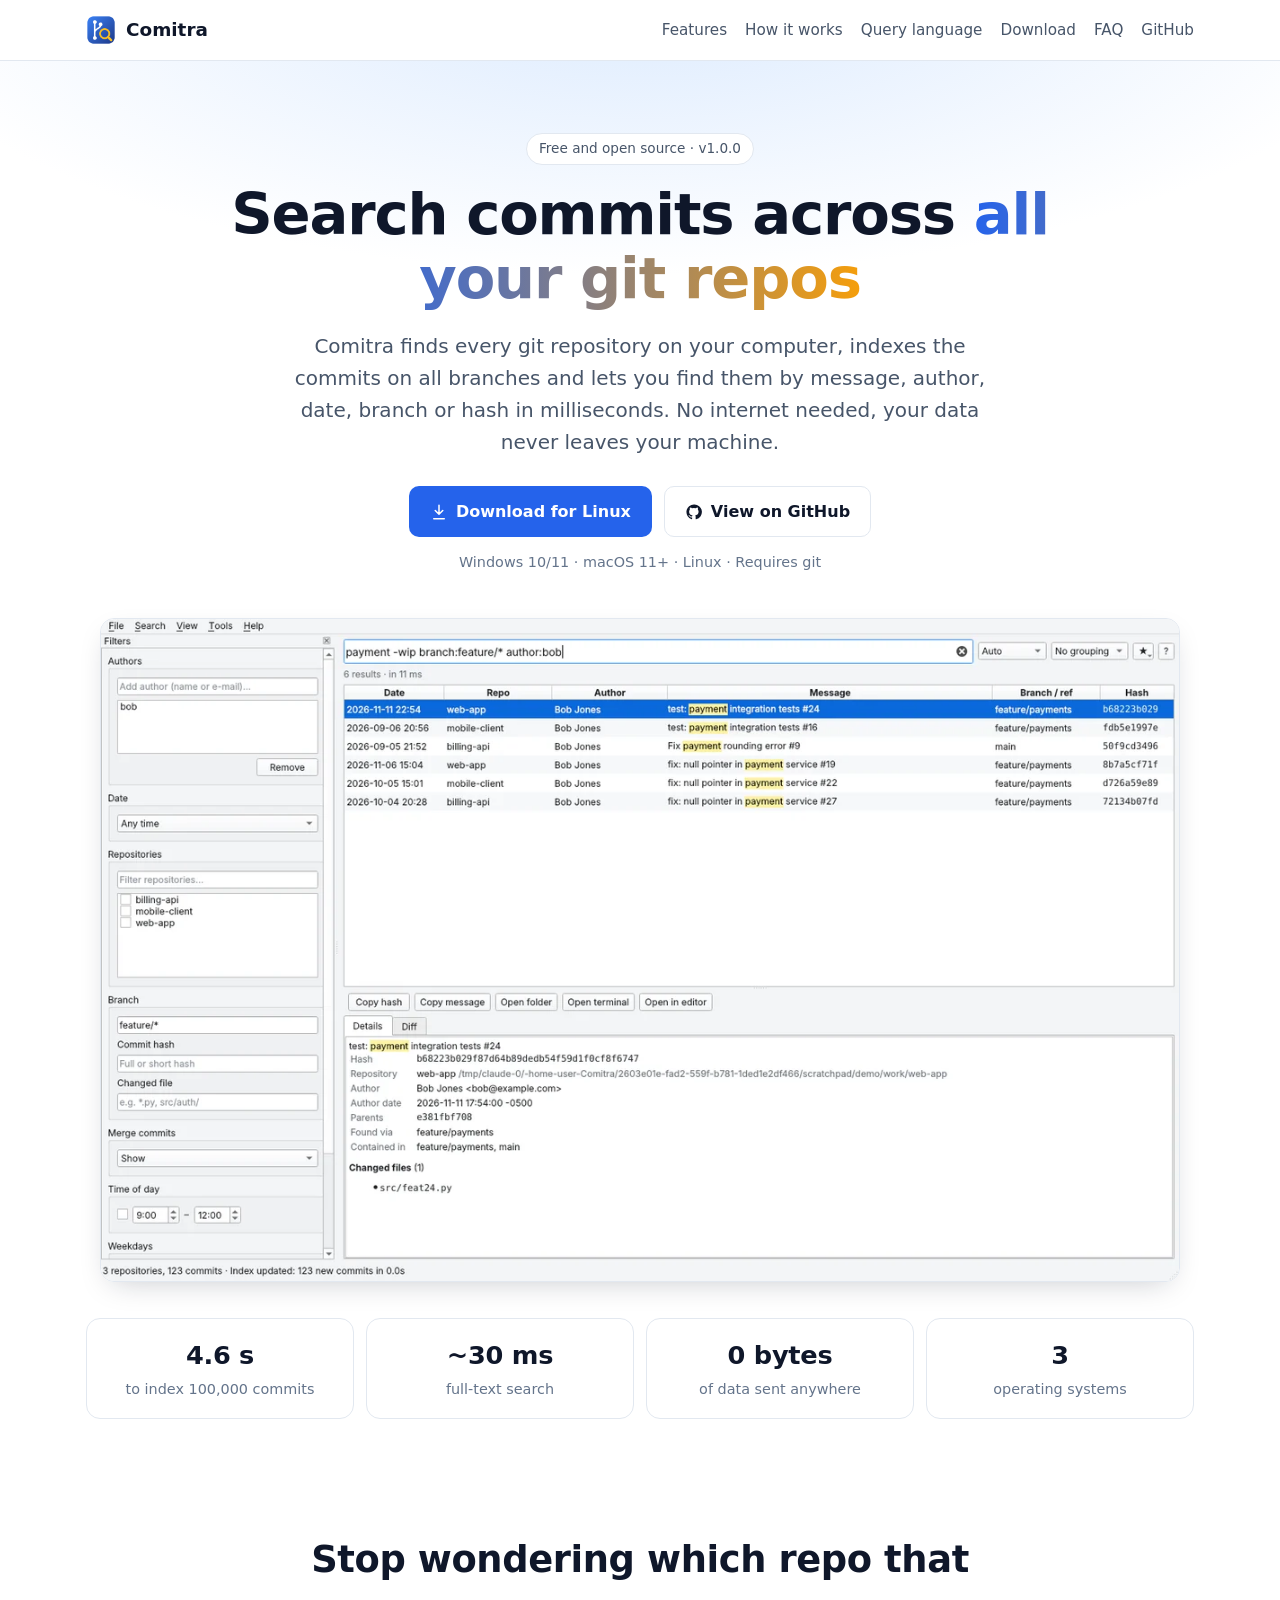
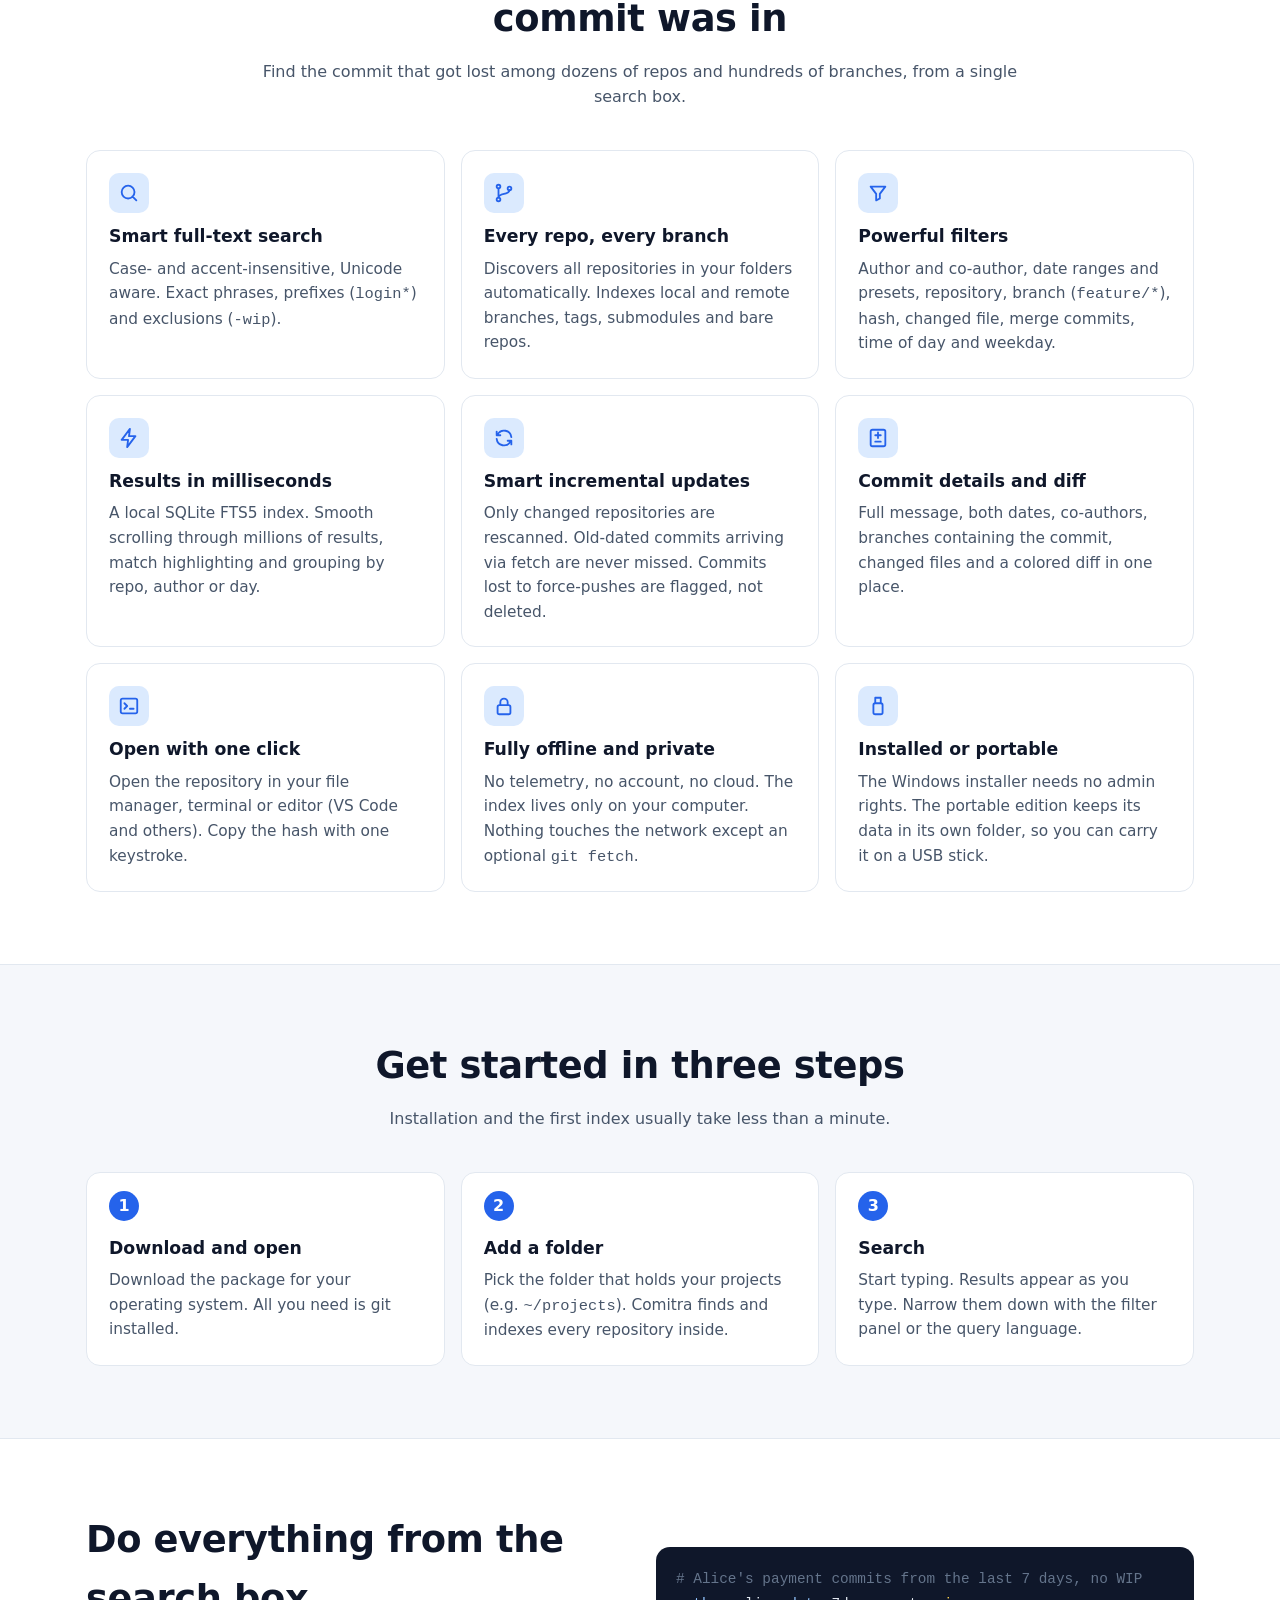
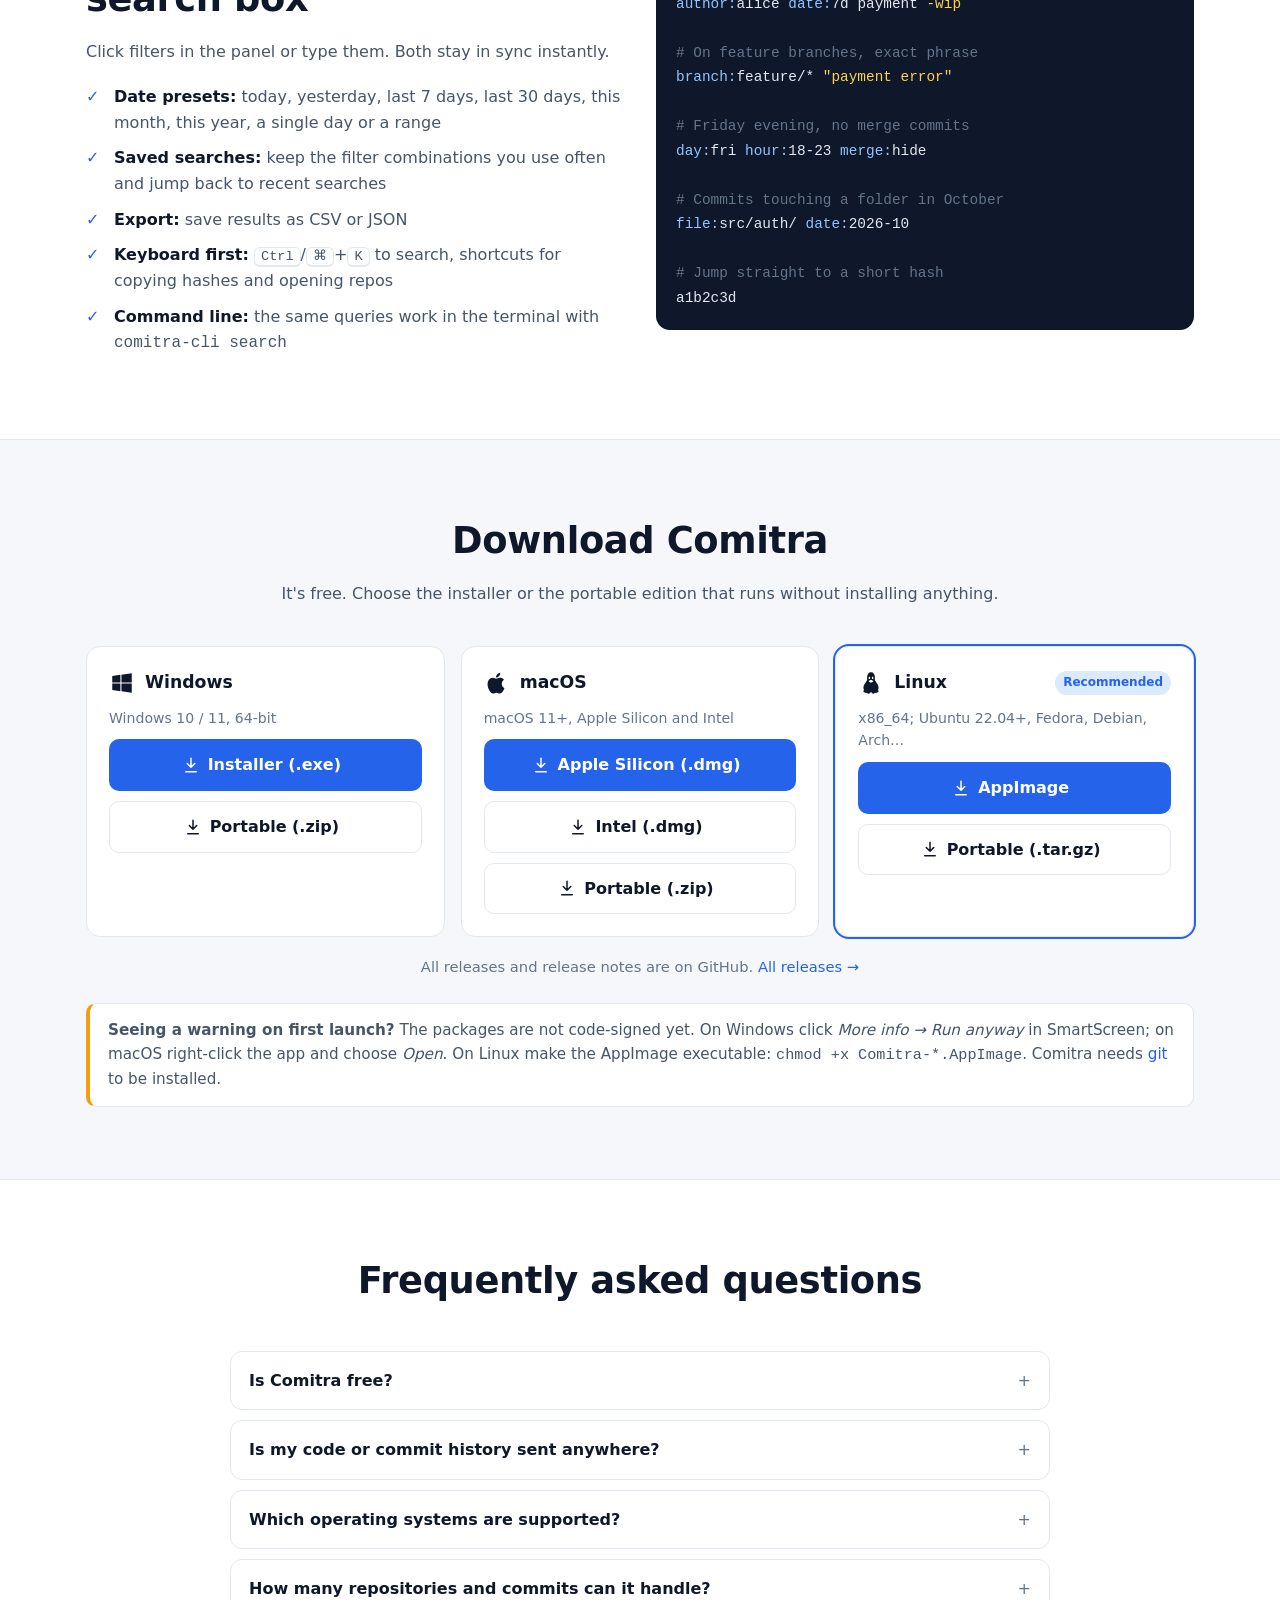
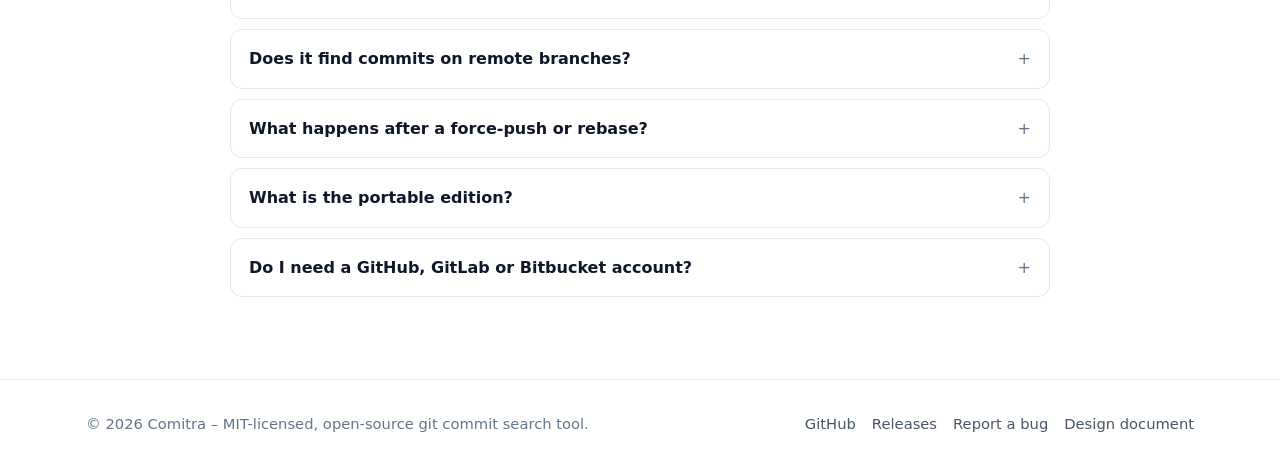
==== commit 1d1097d9: "Make the project English-only Remove the translation layer (comitra/i18n.py), the language setting a" ====
--- a/site/index.html
+++ b/site/index.html
@@ -1,104 +1,99 @@
 <!doctype html>
-<html lang="tr">
+<html lang="en">
 <head>
 <meta charset="utf-8">
 <meta name="viewport" content="width=device-width, initial-scale=1">
-<title>Comitra – Tüm Git Repolarında Commit Arama Programı (Ücretsiz, Windows · macOS · Linux)</title>
-<meta name="description" content="Comitra, bilgisayarınızdaki tüm git repolarında ve tüm branch&#x27;lerde commit mesajı, yazar, tarih, branch ve hash&#x27;e göre milisaniyeler içinde arama yapan ücretsiz, açık kaynak, çevrimdışı masaüstü uygulamasıdır.">
-<meta name="keywords" content="git commit arama, git log arama, tüm repolarda commit ara, branch commit arama, git commit search, search git commits across repositories, git geçmişi arama, commit bulma programı, git masaüstü uygulaması, ücretsiz git aracı">
+<title>Comitra – Search Git Commits Across All Your Repositories (Free, Windows · macOS · Linux)</title>
+<meta name="description" content="Comitra is a free, open-source, offline desktop app that finds every git repository on your computer and searches commits on all branches by message, author, date, branch and hash in milliseconds.">
+<meta name="keywords" content="git commit search, search git commits across repositories, git log search tool, find commit across branches, search all git repos, git history search, desktop git tool, offline git search, free git tool">
 <meta name="robots" content="index, follow, max-image-preview:large">
 <meta name="theme-color" content="#2563eb">
 <meta name="color-scheme" content="light dark">
 <link rel="canonical" href="https://oguzcanozdemir.github.io/Comitra/">
-<link rel="alternate" hreflang="tr" href="https://oguzcanozdemir.github.io/Comitra/">
-<link rel="alternate" hreflang="en" href="https://oguzcanozdemir.github.io/Comitra/en/">
-<link rel="alternate" hreflang="x-default" href="https://oguzcanozdemir.github.io/Comitra/en/">
 <meta property="og:type" content="website">
 <meta property="og:site_name" content="Comitra">
-<meta property="og:title" content="Comitra – Tüm Git Repolarında Commit Arama Programı (Ücretsiz, Windows · macOS · Linux)">
-<meta property="og:description" content="Comitra, bilgisayarınızdaki tüm git repolarında ve tüm branch&#x27;lerde commit mesajı, yazar, tarih, branch ve hash&#x27;e göre milisaniyeler içinde arama yapan ücretsiz, açık kaynak, çevrimdışı masaüstü uygulamasıdır.">
+<meta property="og:title" content="Comitra – Search Git Commits Across All Your Repositories (Free, Windows · macOS · Linux)">
+<meta property="og:description" content="Comitra is a free, open-source, offline desktop app that finds every git repository on your computer and searches commits on all branches by message, author, date, branch and hash in milliseconds.">
 <meta property="og:url" content="https://oguzcanozdemir.github.io/Comitra/">
 <meta property="og:image" content="https://oguzcanozdemir.github.io/Comitra/assets/og-image.png">
 <meta property="og:image:width" content="1200">
 <meta property="og:image:height" content="630">
-<meta property="og:locale" content="tr_TR">
-<meta property="og:locale:alternate" content="en_US">
+<meta property="og:locale" content="en_US">
 <meta name="twitter:card" content="summary_large_image">
-<meta name="twitter:title" content="Comitra – Tüm Git Repolarında Commit Arama Programı (Ücretsiz, Windows · macOS · Linux)">
-<meta name="twitter:description" content="Comitra, bilgisayarınızdaki tüm git repolarında ve tüm branch&#x27;lerde commit mesajı, yazar, tarih, branch ve hash&#x27;e göre milisaniyeler içinde arama yapan ücretsiz, açık kaynak, çevrimdışı masaüstü uygulamasıdır.">
+<meta name="twitter:title" content="Comitra – Search Git Commits Across All Your Repositories (Free, Windows · macOS · Linux)">
+<meta name="twitter:description" content="Comitra is a free, open-source, offline desktop app that finds every git repository on your computer and searches commits on all branches by message, author, date, branch and hash in milliseconds.">
 <meta name="twitter:image" content="https://oguzcanozdemir.github.io/Comitra/assets/og-image.png">
 <link rel="icon" href="assets/favicon.ico" sizes="any">
 <link rel="icon" type="image/png" sizes="32x32" href="assets/favicon-32.png">
 <link rel="apple-touch-icon" href="assets/apple-touch-icon.png">
 <link rel="manifest" href="site.webmanifest">
 <link rel="stylesheet" href="style.css">
-<script type="application/ld+json">{"@context": "https://schema.org", "@type": "SoftwareApplication", "name": "Comitra", "alternateName": "Comitra Git Commit Search", "description": "Comitra, bilgisayarınızdaki tüm git repolarında ve tüm branch'lerde commit mesajı, yazar, tarih, branch ve hash'e göre milisaniyeler içinde arama yapan ücretsiz, açık kaynak, çevrimdışı masaüstü uygulamasıdır.", "applicationCategory": "DeveloperApplication", "applicationSubCategory": "Version control", "operatingSystem": "Windows 10, Windows 11, macOS 11+, Linux", "softwareVersion": "1.0.0", "license": "https://opensource.org/licenses/MIT", "isAccessibleForFree": true, "offers": {"@type": "Offer", "price": "0", "priceCurrency": "USD"}, "downloadUrl": "https://github.com/OguzcanOzdemir/Comitra/releases/latest", "installUrl": "https://oguzcanozdemir.github.io/Comitra/#indir", "url": "https://oguzcanozdemir.github.io/Comitra/", "image": "https://oguzcanozdemir.github.io/Comitra/assets/icon-512.png", "screenshot": "https://oguzcanozdemir.github.io/Comitra/assets/screenshot-light.png", "codeRepository": "https://github.com/OguzcanOzdemir/Comitra", "inLanguage": ["tr", "en"], "softwareRequirements": "git", "featureList": ["Türkçeye uygun tam metin arama", "Tüm repolar, tüm branch'ler", "Güçlü filtreler", "Milisaniyeler içinde sonuç", "Akıllı artımlı güncelleme", "Commit detayı ve diff", "Bir tıkla aç", "Tamamen çevrimdışı ve gizli", "Kurulumlu veya taşınabilir"]}</script><script type="application/ld+json">{"@context": "https://schema.org", "@type": "FAQPage", "mainEntity": [{"@type": "Question", "name": "Comitra ücretsiz mi?", "acceptedAnswer": {"@type": "Answer", "text": "Evet. Comitra MIT lisanslı, açık kaynak ve tamamen ücretsizdir. Hesap açmanız veya kayıt olmanız gerekmez."}}, {"@type": "Question", "name": "Kodum veya commit'lerim bir yere gönderiliyor mu?", "acceptedAnswer": {"@type": "Answer", "text": "Hayır. Comitra tamamen çevrimdışı çalışır, telemetri içermez. İndeks yalnızca bilgisayarınızdaki bir SQLite dosyasında tutulur. Ayarlardan açarsanız yalnızca kendi git sunucularınıza git fetch yapılır."}}, {"@type": "Question", "name": "Hangi işletim sistemlerinde çalışır?", "acceptedAnswer": {"@type": "Answer", "text": "Windows 10/11 (64-bit), macOS 11 ve üzeri (Apple Silicon ve Intel) ve x86_64 Linux dağıtımlarında çalışır. Her platform için kurulumlu ve taşınabilir paket vardır."}}, {"@type": "Question", "name": "Kaç repo ve commit'i kaldırabilir?", "acceptedAnswer": {"@type": "Answer", "text": "Yüzlerce repo ve milyonlarca commit sorun değildir. 100.000 commit'lik bir repo yaklaşık 5 saniyede indekslenir, aramalar milisaniyeler sürer. Sonraki güncellemelerde yalnızca değişen repolar taranır."}}, {"@type": "Question", "name": "Uzak (remote) branch'lerdeki commit'leri de bulur mu?", "acceptedAnswer": {"@type": "Answer", "text": "Evet. Bilgisayarınızdaki yerel ve uzak takip branch'lerinin hepsi indekslenir. Takım arkadaşlarınızın yeni commit'lerini görmek için ayarlardan \"Güncellemeden önce git fetch çalıştır\" seçeneğini açabilirsiniz."}}, {"@type": "Question", "name": "Force-push veya rebase sonrası ne olur?", "acceptedAnswer": {"@type": "Answer", "text": "Artık hiçbir branch'ten erişilemeyen commit'ler silinmez, işaretlenir. Varsayılan olarak gizlenirler, isterseniz unreachable:include filtresiyle görebilirsiniz."}}, {"@type": "Question", "name": "Taşınabilir sürüm ne demek?", "acceptedAnswer": {"@type": "Answer", "text": "Taşınabilir sürüm kurulum gerektirmez ve ayarlarını, indeksini programın yanındaki comitra-data klasöründe tutar. Klasörü USB belleğe kopyalayıp başka bir bilgisayarda kullanabilirsiniz."}}, {"@type": "Question", "name": "GitHub, GitLab veya Bitbucket hesabı gerekir mi?", "acceptedAnswer": {"@type": "Answer", "text": "Hayır. Comitra yalnızca bilgisayarınızdaki git klasörlerini okur. Repolarınız hangi servisteyse (veya hiçbirinde değilse) fark etmez."}}]}</script><script type="application/ld+json">{"@context": "https://schema.org", "@type": "WebSite", "name": "Comitra", "url": "https://oguzcanozdemir.github.io/Comitra/", "inLanguage": "tr"}</script>
+<script type="application/ld+json">{"@context": "https://schema.org", "@type": "SoftwareApplication", "name": "Comitra", "alternateName": "Comitra Git Commit Search", "description": "Comitra is a free, open-source, offline desktop app that finds every git repository on your computer and searches commits on all branches by message, author, date, branch and hash in milliseconds.", "applicationCategory": "DeveloperApplication", "applicationSubCategory": "Version control", "operatingSystem": "Windows 10, Windows 11, macOS 11+, Linux", "softwareVersion": "1.0.0", "license": "https://opensource.org/licenses/MIT", "isAccessibleForFree": true, "offers": {"@type": "Offer", "price": "0", "priceCurrency": "USD"}, "downloadUrl": "https://github.com/OguzcanOzdemir/Comitra/releases/latest", "installUrl": "https://oguzcanozdemir.github.io/Comitra/#download", "url": "https://oguzcanozdemir.github.io/Comitra/", "image": "https://oguzcanozdemir.github.io/Comitra/assets/icon-512.png", "screenshot": "https://oguzcanozdemir.github.io/Comitra/assets/screenshot-light.png", "codeRepository": "https://github.com/OguzcanOzdemir/Comitra", "inLanguage": "en", "softwareRequirements": "git", "featureList": ["Smart full-text search", "Every repo, every branch", "Powerful filters", "Results in milliseconds", "Smart incremental updates", "Commit details and diff", "Open with one click", "Fully offline and private", "Installed or portable"]}</script><script type="application/ld+json">{"@context": "https://schema.org", "@type": "FAQPage", "mainEntity": [{"@type": "Question", "name": "Is Comitra free?", "acceptedAnswer": {"@type": "Answer", "text": "Yes. Comitra is MIT-licensed, open source and completely free. No account or sign-up needed."}}, {"@type": "Question", "name": "Is my code or commit history sent anywhere?", "acceptedAnswer": {"@type": "Answer", "text": "No. Comitra works fully offline and has no telemetry. The index is a SQLite file on your computer. If you enable it, it only runs git fetch against your own git servers."}}, {"@type": "Question", "name": "Which operating systems are supported?", "acceptedAnswer": {"@type": "Answer", "text": "Windows 10/11 (64-bit), macOS 11 or later (Apple Silicon and Intel) and x86_64 Linux distributions. Every platform has an installer and a portable package."}}, {"@type": "Question", "name": "How many repositories and commits can it handle?", "acceptedAnswer": {"@type": "Answer", "text": "Hundreds of repositories and millions of commits are fine. A 100,000-commit repository is indexed in about 5 seconds and searches take milliseconds. Later updates only rescan repositories that changed."}}, {"@type": "Question", "name": "Does it find commits on remote branches?", "acceptedAnswer": {"@type": "Answer", "text": "Yes. All local and remote-tracking branches on your computer are indexed. Turn on \"Run git fetch before updating\" in settings to pick up your teammates' new commits."}}, {"@type": "Question", "name": "What happens after a force-push or rebase?", "acceptedAnswer": {"@type": "Answer", "text": "Commits that are no longer reachable from any branch are flagged instead of deleted. They are hidden by default; show them with the unreachable:include filter."}}, {"@type": "Question", "name": "What is the portable edition?", "acceptedAnswer": {"@type": "Answer", "text": "The portable edition needs no installation and keeps its settings and index in a comitra-data folder next to the program. Copy the folder to a USB stick and use it on another computer."}}, {"@type": "Question", "name": "Do I need a GitHub, GitLab or Bitbucket account?", "acceptedAnswer": {"@type": "Answer", "text": "No. Comitra only reads git folders on your computer. It doesn't matter where your repositories are hosted, or whether they are hosted at all."}}]}</script><script type="application/ld+json">{"@context": "https://schema.org", "@type": "WebSite", "name": "Comitra", "url": "https://oguzcanozdemir.github.io/Comitra/", "inLanguage": "en"}</script>
 </head>
 <body>
-<a class="skip" href="#main">İçeriğe geç</a>
+<a class="skip" href="#main">Skip to content</a>
 <header class="top"><div class="wrap nav">
 <a class="brand" href="https://oguzcanozdemir.github.io/Comitra/"><img src="assets/icon-192.png" width="30" height="30" alt="">Comitra</a>
-<ul><li><a href="#ozellikler">Özellikler</a></li><li><a href="#nasil">Nasıl çalışır</a></li><li><a href="#sorgu">Sorgu dili</a></li><li><a href="#indir">İndir</a></li><li><a href="#sss">SSS</a></li><li><a href="https://github.com/OguzcanOzdemir/Comitra" rel="noopener">GitHub</a></li></ul>
-<a class="lang" href="en/" hreflang="en" lang="en">English</a>
+<ul><li><a href="#features">Features</a></li><li><a href="#how">How it works</a></li><li><a href="#query">Query language</a></li><li><a href="#download">Download</a></li><li><a href="#faq">FAQ</a></li><li><a href="https://github.com/OguzcanOzdemir/Comitra" rel="noopener">GitHub</a></li></ul>
 </div></header>
 <main id="main">
 <section class="hero"><div class="wrap">
-<span class="badge">Ücretsiz ve açık kaynak · v1.0.0</span>
-<h1>Tüm git repolarınızda <em>commit arayın</em></h1>
-<p class="lead">Comitra, bilgisayarınızdaki bütün git repolarını bulur, tüm branch'lerdeki commit'leri indeksler ve mesaja, yazara, tarihe, branch'e veya hash'e göre milisaniyeler içinde bulmanızı sağlar. İnternet gerekmez, verileriniz bilgisayarınızdan çıkmaz.</p>
+<span class="badge">Free and open source · v1.0.0</span>
+<h1>Search commits across <em>all your git repos</em></h1>
+<p class="lead">Comitra finds every git repository on your computer, indexes the commits on all branches and lets you find them by message, author, date, branch or hash in milliseconds. No internet needed, your data never leaves your machine.</p>
 <div class="cta">
-<a class="btn btn-primary" id="hero-download" href="#indir"><svg viewBox="0 0 24 24" aria-hidden="true"><path d="M12 3v12m0 0-5-5m5 5 5-5M5 21h14" fill="none" stroke="currentColor" stroke-width="2" stroke-linecap="round" stroke-linejoin="round"/></svg><span>İndir</span></a>
-<a class="btn btn-ghost" href="https://github.com/OguzcanOzdemir/Comitra" rel="noopener"><svg viewBox="0 0 24 24" aria-hidden="true"><path fill="currentColor" d="M12 2a10 10 0 0 0-3.2 19.5c.5.1.7-.2.7-.5v-1.7c-2.8.6-3.4-1.2-3.4-1.2-.5-1.2-1.1-1.5-1.1-1.5-.9-.6.1-.6.1-.6 1 .1 1.5 1 1.5 1 .9 1.5 2.3 1.1 2.9.8.1-.6.4-1.1.6-1.3-2.2-.3-4.6-1.1-4.6-5 0-1.1.4-2 1-2.7-.1-.3-.4-1.3.1-2.7 0 0 .8-.3 2.7 1a9.4 9.4 0 0 1 5 0c1.9-1.3 2.7-1 2.7-1 .5 1.4.2 2.4.1 2.7.6.7 1 1.6 1 2.7 0 3.9-2.4 4.7-4.6 5 .4.3.7.9.7 1.9v2.8c0 .3.2.6.7.5A10 10 0 0 0 12 2Z"/></svg><span>GitHub'da incele</span></a>
+<a class="btn btn-primary" id="hero-download" href="#download"><svg viewBox="0 0 24 24" aria-hidden="true"><path d="M12 3v12m0 0-5-5m5 5 5-5M5 21h14" fill="none" stroke="currentColor" stroke-width="2" stroke-linecap="round" stroke-linejoin="round"/></svg><span>Download</span></a>
+<a class="btn btn-ghost" href="https://github.com/OguzcanOzdemir/Comitra" rel="noopener"><svg viewBox="0 0 24 24" aria-hidden="true"><path fill="currentColor" d="M12 2a10 10 0 0 0-3.2 19.5c.5.1.7-.2.7-.5v-1.7c-2.8.6-3.4-1.2-3.4-1.2-.5-1.2-1.1-1.5-1.1-1.5-.9-.6.1-.6.1-.6 1 .1 1.5 1 1.5 1 .9 1.5 2.3 1.1 2.9.8.1-.6.4-1.1.6-1.3-2.2-.3-4.6-1.1-4.6-5 0-1.1.4-2 1-2.7-.1-.3-.4-1.3.1-2.7 0 0 .8-.3 2.7 1a9.4 9.4 0 0 1 5 0c1.9-1.3 2.7-1 2.7-1 .5 1.4.2 2.4.1 2.7.6.7 1 1.6 1 2.7 0 3.9-2.4 4.7-4.6 5 .4.3.7.9.7 1.9v2.8c0 .3.2.6.7.5A10 10 0 0 0 12 2Z"/></svg><span>View on GitHub</span></a>
 </div>
-<p class="note">Windows 10/11 · macOS 11+ · Linux · Gereksinim: git</p>
-<div class="shot"><picture><source srcset="assets/screenshot-dark.webp" media="(prefers-color-scheme: dark)" type="image/webp"><source srcset="assets/screenshot-light.webp" type="image/webp"><img src="assets/screenshot-light.png" width="1400" height="860" alt="Comitra arama ekranı: Türkçe commit mesajlarında vurgulanmış arama sonuçları, filtre paneli ve commit detayları" fetchpriority="high"></picture></div>
-<div class="stats"><div class="stat"><b>4,6 sn</b><span>100.000 commit'i indeksleme</span></div><div class="stat"><b>~30 ms</b><span>tam metin arama</span></div><div class="stat"><b>0 bayt</b><span>dışarı gönderilen veri</span></div><div class="stat"><b>3</b><span>işletim sistemi</span></div></div>
+<p class="note">Windows 10/11 · macOS 11+ · Linux · Requires git</p>
+<div class="shot"><picture><source srcset="assets/screenshot-dark.webp" media="(prefers-color-scheme: dark)" type="image/webp"><source srcset="assets/screenshot-light.webp" type="image/webp"><img src="assets/screenshot-light.png" width="1400" height="860" alt="Comitra search screen with highlighted results, the filter panel and commit details" fetchpriority="high"></picture></div>
+<div class="stats"><div class="stat"><b>4.6 s</b><span>to index 100,000 commits</span></div><div class="stat"><b>~30 ms</b><span>full-text search</span></div><div class="stat"><b>0 bytes</b><span>of data sent anywhere</span></div><div class="stat"><b>3</b><span>operating systems</span></div></div>
 </div></section>
 
-<section id="ozellikler"><div class="wrap">
-<div class="section-head"><h2>Commit'inizi nerede yaptığınızı hatırlamanıza gerek yok</h2><p>Onlarca repo ve yüzlerce branch arasında kaybolan o commit'i tek bir arama kutusundan bulun.</p></div>
-<div class="grid"><article class="card"><div class="ico"><svg viewBox="0 0 24 24" aria-hidden="true"><path d="M11 4a7 7 0 1 0 0 14 7 7 0 0 0 0-14Zm9 16-4.3-4.3" fill="none" stroke="currentColor" stroke-width="2" stroke-linecap="round"/></svg></div><h3>Türkçeye uygun tam metin arama</h3><p>Büyük/küçük harf ve aksan duyarsız: <i>odeme</i> yazın, <i>Ödeme</i>'yi bulun. Tam ifade, ön ek (<code>login*</code>) ve dışlama (<code>-wip</code>) desteklenir.</p></article><article class="card"><div class="ico"><svg viewBox="0 0 24 24" aria-hidden="true"><g fill="none" stroke="currentColor" stroke-width="2" stroke-linecap="round"><circle cx="6" cy="5" r="2"/><circle cx="6" cy="19" r="2"/><circle cx="18" cy="7" r="2"/><path d="M6 7v10M18 9c0 5-12 3-12 8"/></g></svg></div><h3>Tüm repolar, tüm branch'ler</h3><p>Klasörlerinizdeki tüm repoları otomatik bulur. Yerel ve uzak branch'leri, tag'leri, submodule ve bare repoları indeksler.</p></article><article class="card"><div class="ico"><svg viewBox="0 0 24 24" aria-hidden="true"><path d="M4 5h16l-6 8v5l-4 2v-7L4 5Z" fill="none" stroke="currentColor" stroke-width="2" stroke-linejoin="round"/></svg></div><h3>Güçlü filtreler</h3><p>Yazar, ortak yazar, tarih aralığı, hazır tarihler, repo, branch (<code>feature/*</code>), hash, değişen dosya, merge commit, saat ve haftanın günü.</p></article><article class="card"><div class="ico"><svg viewBox="0 0 24 24" aria-hidden="true"><path d="M13 2 4 14h7l-1 8 9-12h-7l1-8Z" fill="none" stroke="currentColor" stroke-width="2" stroke-linejoin="round"/></svg></div><h3>Milisaniyeler içinde sonuç</h3><p>SQLite FTS5 tabanlı yerel indeks. Milyonlarca sonuçta bile akıcı kaydırma, kelime vurgulama, repoya, yazara veya güne göre gruplama.</p></article><article class="card"><div class="ico"><svg viewBox="0 0 24 24" aria-hidden="true"><path d="M20 11a8 8 0 0 0-14.9-3M4 5v4h4M4 13a8 8 0 0 0 14.9 3M20 19v-4h-4" fill="none" stroke="currentColor" stroke-width="2" stroke-linecap="round" stroke-linejoin="round"/></svg></div><h3>Akıllı artımlı güncelleme</h3><p>Sadece değişen repolar taranır. Fetch ile gelen eski tarihli commit'ler kaçmaz. Force-push sonrası kaybolan commit'ler silinmez, işaretlenir.</p></article><article class="card"><div class="ico"><svg viewBox="0 0 24 24" aria-hidden="true"><g fill="none" stroke="currentColor" stroke-width="2" stroke-linecap="round"><rect x="4" y="3" width="16" height="18" rx="2"/><path d="M9 9h6M12 6v6M9 16h6"/></g></svg></div><h3>Commit detayı ve diff</h3><p>Tam mesaj, iki tarih, ortak yazarlar, commit'i içeren branch'ler, değişen dosyalar ve renkli diff tek ekranda.</p></article><article class="card"><div class="ico"><svg viewBox="0 0 24 24" aria-hidden="true"><g fill="none" stroke="currentColor" stroke-width="2" stroke-linecap="round" stroke-linejoin="round"><rect x="3" y="4" width="18" height="16" rx="2"/><path d="m7 9 3 3-3 3M13 15h4"/></g></svg></div><h3>Bir tıkla aç</h3><p>Repoyu dosya yöneticisinde, terminalde veya VS Code gibi editörünüzde açın. Hash'i tek tuşla kopyalayın.</p></article><article class="card"><div class="ico"><svg viewBox="0 0 24 24" aria-hidden="true"><g fill="none" stroke="currentColor" stroke-width="2"><rect x="5" y="11" width="14" height="10" rx="2"/><path d="M8 11V8a4 4 0 0 1 8 0v3"/></g></svg></div><h3>Tamamen çevrimdışı ve gizli</h3><p>Telemetri yok, hesap yok, bulut yok. İndeks yalnızca sizin bilgisayarınızda durur. İsteğe bağlı <code>git fetch</code> dışında ağ kullanılmaz.</p></article><article class="card"><div class="ico"><svg viewBox="0 0 24 24" aria-hidden="true"><g fill="none" stroke="currentColor" stroke-width="2" stroke-linejoin="round"><rect x="7" y="9" width="10" height="12" rx="2"/><path d="M9 9V3h6v6M10 5.5h.01M14 5.5h.01"/></g></svg></div><h3>Kurulumlu veya taşınabilir</h3><p>Windows kurulumu yönetici izni istemez. Taşınabilir sürüm verilerini kendi klasöründe tutar, USB bellekte taşıyabilirsiniz.</p></article></div>
+<section id="features"><div class="wrap">
+<div class="section-head"><h2>Stop wondering which repo that commit was in</h2><p>Find the commit that got lost among dozens of repos and hundreds of branches, from a single search box.</p></div>
+<div class="grid"><article class="card"><div class="ico"><svg viewBox="0 0 24 24" aria-hidden="true"><path d="M11 4a7 7 0 1 0 0 14 7 7 0 0 0 0-14Zm9 16-4.3-4.3" fill="none" stroke="currentColor" stroke-width="2" stroke-linecap="round"/></svg></div><h3>Smart full-text search</h3><p>Case- and accent-insensitive, Unicode aware. Exact phrases, prefixes (<code>login*</code>) and exclusions (<code>-wip</code>).</p></article><article class="card"><div class="ico"><svg viewBox="0 0 24 24" aria-hidden="true"><g fill="none" stroke="currentColor" stroke-width="2" stroke-linecap="round"><circle cx="6" cy="5" r="2"/><circle cx="6" cy="19" r="2"/><circle cx="18" cy="7" r="2"/><path d="M6 7v10M18 9c0 5-12 3-12 8"/></g></svg></div><h3>Every repo, every branch</h3><p>Discovers all repositories in your folders automatically. Indexes local and remote branches, tags, submodules and bare repos.</p></article><article class="card"><div class="ico"><svg viewBox="0 0 24 24" aria-hidden="true"><path d="M4 5h16l-6 8v5l-4 2v-7L4 5Z" fill="none" stroke="currentColor" stroke-width="2" stroke-linejoin="round"/></svg></div><h3>Powerful filters</h3><p>Author and co-author, date ranges and presets, repository, branch (<code>feature/*</code>), hash, changed file, merge commits, time of day and weekday.</p></article><article class="card"><div class="ico"><svg viewBox="0 0 24 24" aria-hidden="true"><path d="M13 2 4 14h7l-1 8 9-12h-7l1-8Z" fill="none" stroke="currentColor" stroke-width="2" stroke-linejoin="round"/></svg></div><h3>Results in milliseconds</h3><p>A local SQLite FTS5 index. Smooth scrolling through millions of results, match highlighting and grouping by repo, author or day.</p></article><article class="card"><div class="ico"><svg viewBox="0 0 24 24" aria-hidden="true"><path d="M20 11a8 8 0 0 0-14.9-3M4 5v4h4M4 13a8 8 0 0 0 14.9 3M20 19v-4h-4" fill="none" stroke="currentColor" stroke-width="2" stroke-linecap="round" stroke-linejoin="round"/></svg></div><h3>Smart incremental updates</h3><p>Only changed repositories are rescanned. Old-dated commits arriving via fetch are never missed. Commits lost to force-pushes are flagged, not deleted.</p></article><article class="card"><div class="ico"><svg viewBox="0 0 24 24" aria-hidden="true"><g fill="none" stroke="currentColor" stroke-width="2" stroke-linecap="round"><rect x="4" y="3" width="16" height="18" rx="2"/><path d="M9 9h6M12 6v6M9 16h6"/></g></svg></div><h3>Commit details and diff</h3><p>Full message, both dates, co-authors, branches containing the commit, changed files and a colored diff in one place.</p></article><article class="card"><div class="ico"><svg viewBox="0 0 24 24" aria-hidden="true"><g fill="none" stroke="currentColor" stroke-width="2" stroke-linecap="round" stroke-linejoin="round"><rect x="3" y="4" width="18" height="16" rx="2"/><path d="m7 9 3 3-3 3M13 15h4"/></g></svg></div><h3>Open with one click</h3><p>Open the repository in your file manager, terminal or editor (VS Code and others). Copy the hash with one keystroke.</p></article><article class="card"><div class="ico"><svg viewBox="0 0 24 24" aria-hidden="true"><g fill="none" stroke="currentColor" stroke-width="2"><rect x="5" y="11" width="14" height="10" rx="2"/><path d="M8 11V8a4 4 0 0 1 8 0v3"/></g></svg></div><h3>Fully offline and private</h3><p>No telemetry, no account, no cloud. The index lives only on your computer. Nothing touches the network except an optional <code>git fetch</code>.</p></article><article class="card"><div class="ico"><svg viewBox="0 0 24 24" aria-hidden="true"><g fill="none" stroke="currentColor" stroke-width="2" stroke-linejoin="round"><rect x="7" y="9" width="10" height="12" rx="2"/><path d="M9 9V3h6v6M10 5.5h.01M14 5.5h.01"/></g></svg></div><h3>Installed or portable</h3><p>The Windows installer needs no admin rights. The portable edition keeps its data in its own folder, so you can carry it on a USB stick.</p></article></div>
 </div></section>
 
-<section id="nasil" class="alt"><div class="wrap">
-<div class="section-head"><h2>Üç adımda başlayın</h2><p>Kurulum ve ilk indeksleme genelde bir dakikadan kısa sürer.</p></div>
-<div class="steps"><article class="card step"><h3>İndirin ve açın</h3><p>İşletim sisteminize uygun paketi indirin. Bilgisayarınızda git kurulu olması yeterli.</p></article><article class="card step"><h3>Klasör ekleyin</h3><p>Projelerinizin bulunduğu klasörü seçin (ör. <code>~/projeler</code>). Comitra içindeki tüm repoları bulup indeksler.</p></article><article class="card step"><h3>Arayın</h3><p>Yazmaya başlayın. Sonuçlar siz yazarken gelir. Filtre paneliyle veya sorgu diliyle daraltın.</p></article></div>
+<section id="how" class="alt"><div class="wrap">
+<div class="section-head"><h2>Get started in three steps</h2><p>Installation and the first index usually take less than a minute.</p></div>
+<div class="steps"><article class="card step"><h3>Download and open</h3><p>Download the package for your operating system. All you need is git installed.</p></article><article class="card step"><h3>Add a folder</h3><p>Pick the folder that holds your projects (e.g. <code>~/projects</code>). Comitra finds and indexes every repository inside.</p></article><article class="card step"><h3>Search</h3><p>Start typing. Results appear as you type. Narrow them down with the filter panel or the query language.</p></article></div>
 </div></section>
 
-<section id="sorgu"><div class="wrap split">
-<div><div class="section-head" style="text-align:left;margin:0 0 20px"><h2>Arama kutusundan her şeyi yapın</h2><p>Filtreleri panelden tıklayarak seçebilir ya da doğrudan yazabilirsiniz. İkisi birbirini anında günceller.</p></div>
-<ul class="check"><li><b>Türkçe takma adlar:</b> <code>yazar:</code>, <code>proje:</code>, <code>dal:</code>, <code>tarih:bugün</code>, <code>gün:cuma</code>, <code>merge:gizle</code></li><li><b>Hazır tarihler:</b> bugün, dün, son 7 gün, son 30 gün, bu ay, bu yıl, tek gün veya aralık</li><li><b>Kayıtlı aramalar:</b> sık kullandığınız filtre kombinasyonlarını kaydedin, son aramalarınıza dönün</li><li><b>Dışa aktarma:</b> sonuçları CSV veya JSON olarak kaydedin</li><li><b>Komut satırı:</b> aynı sorgular <code>comitra-cli search</code> ile terminalde de çalışır</li></ul></div>
-<pre class="code" aria-label="query examples"><span class="c"># Ahmet'in son 7 gündeki ödeme commit'leri, WIP hariç</span>
-<span class="k">author:</span>ahmet <span class="k">date:</span>7d ödeme <span class="s">-wip</span>
+<section id="query"><div class="wrap split">
+<div><div class="section-head" style="text-align:left;margin:0 0 20px"><h2>Do everything from the search box</h2><p>Click filters in the panel or type them. Both stay in sync instantly.</p></div>
+<ul class="check"><li><b>Date presets:</b> today, yesterday, last 7 days, last 30 days, this month, this year, a single day or a range</li><li><b>Saved searches:</b> keep the filter combinations you use often and jump back to recent searches</li><li><b>Export:</b> save results as CSV or JSON</li><li><b>Keyboard first:</b> <kbd>Ctrl</kbd>/<kbd>⌘</kbd>+<kbd>K</kbd> to search, shortcuts for copying hashes and opening repos</li><li><b>Command line:</b> the same queries work in the terminal with <code>comitra-cli search</code></li></ul></div>
+<pre class="code" aria-label="query examples"><span class="c"># Alice's payment commits from the last 7 days, no WIP</span>
+<span class="k">author:</span>alice <span class="k">date:</span>7d payment <span class="s">-wip</span>
 
-<span class="c"># feature branch'lerinde, tam ifade</span>
-<span class="k">branch:</span>feature/* <span class="s">"ödeme hatası"</span>
+<span class="c"># On feature branches, exact phrase</span>
+<span class="k">branch:</span>feature/* <span class="s">"payment error"</span>
 
-<span class="c"># Cuma akşamı yapılan, merge olmayan commit'ler</span>
-<span class="k">day:</span>cuma <span class="k">hour:</span>18-23 <span class="k">merge:</span>gizle
+<span class="c"># Friday evening, no merge commits</span>
+<span class="k">day:</span>fri <span class="k">hour:</span>18-23 <span class="k">merge:</span>hide
 
-<span class="c"># Bir dosyaya dokunan commit'ler, Ekim ayı</span>
+<span class="c"># Commits touching a folder in October</span>
 <span class="k">file:</span>src/auth/ <span class="k">date:</span>2026-10
 
-<span class="c"># Kısa hash ile doğrudan bul</span>
+<span class="c"># Jump straight to a short hash</span>
 a1b2c3d</pre>
 </div></section>
 
-<section id="indir" class="alt"><div class="wrap">
-<div class="section-head"><h2>Comitra'yı indirin</h2><p>Ücretsizdir. Kurulumlu sürümü veya hiçbir şey kurmadan çalışan taşınabilir sürümü seçin.</p></div>
-<div class="dl-grid"><article class="card dl" id="dl-windows"><h3><svg viewBox="0 0 24 24" aria-hidden="true"><path fill="currentColor" d="M3 5.5 10.5 4.4v7.1H3V5.5Zm8.5-1.2L21 3v8.5h-9.5V4.3ZM3 12.5h7.5v7.1L3 18.5v-6Zm8.5 0H21V21l-9.5-1.3v-7.2Z"/></svg>Windows<span class="tag">Önerilen</span></h3><p class="req">Windows 10 / 11, 64-bit</p><a class="btn btn-primary" href="https://github.com/OguzcanOzdemir/Comitra/releases/latest" data-asset="windows-setup" rel="nofollow"><svg viewBox="0 0 24 24" aria-hidden="true"><path d="M12 3v12m0 0-5-5m5 5 5-5M5 21h14" fill="none" stroke="currentColor" stroke-width="2" stroke-linecap="round" stroke-linejoin="round"/></svg><span>Kurulum (.exe)</span> <small></small></a><a class="btn btn-ghost" href="https://github.com/OguzcanOzdemir/Comitra/releases/latest" data-asset="windows-portable" rel="nofollow"><svg viewBox="0 0 24 24" aria-hidden="true"><path d="M12 3v12m0 0-5-5m5 5 5-5M5 21h14" fill="none" stroke="currentColor" stroke-width="2" stroke-linecap="round" stroke-linejoin="round"/></svg><span>Taşınabilir (.zip)</span> <small></small></a></article><article class="card dl" id="dl-macos"><h3><svg viewBox="0 0 24 24" aria-hidden="true"><path fill="currentColor" d="M16.4 12.6c0-2.4 2-3.6 2.1-3.6-1.1-1.7-2.9-1.9-3.5-1.9-1.5-.2-2.9.9-3.7.9-.8 0-1.9-.9-3.2-.8-1.6 0-3.1 1-4 2.4-1.7 3-.4 7.4 1.2 9.8.8 1.2 1.8 2.5 3 2.4 1.2 0 1.7-.8 3.1-.8 1.5 0 1.9.8 3.2.8 1.3 0 2.2-1.2 3-2.4.9-1.4 1.3-2.7 1.3-2.8 0 0-2.5-1-2.5-4ZM14 5.5c.7-.8 1.1-1.9 1-3-1 0-2.1.7-2.8 1.5-.6.7-1.2 1.8-1 2.9 1.1.1 2.1-.6 2.8-1.4Z"/></svg>macOS<span class="tag">Önerilen</span></h3><p class="req">macOS 11+, Apple Silicon ve Intel</p><a class="btn btn-primary" href="https://github.com/OguzcanOzdemir/Comitra/releases/latest" data-asset="macos-arm64" rel="nofollow"><svg viewBox="0 0 24 24" aria-hidden="true"><path d="M12 3v12m0 0-5-5m5 5 5-5M5 21h14" fill="none" stroke="currentColor" stroke-width="2" stroke-linecap="round" stroke-linejoin="round"/></svg><span>Apple Silicon (.dmg)</span> <small></small></a><a class="btn btn-ghost" href="https://github.com/OguzcanOzdemir/Comitra/releases/latest" data-asset="macos-x64" rel="nofollow"><svg viewBox="0 0 24 24" aria-hidden="true"><path d="M12 3v12m0 0-5-5m5 5 5-5M5 21h14" fill="none" stroke="currentColor" stroke-width="2" stroke-linecap="round" stroke-linejoin="round"/></svg><span>Intel (.dmg)</span> <small></small></a><a class="btn btn-ghost" href="https://github.com/OguzcanOzdemir/Comitra/releases/latest" data-asset="macos-portable" rel="nofollow"><svg viewBox="0 0 24 24" aria-hidden="true"><path d="M12 3v12m0 0-5-5m5 5 5-5M5 21h14" fill="none" stroke="currentColor" stroke-width="2" stroke-linecap="round" stroke-linejoin="round"/></svg><span>Taşınabilir (.zip)</span> <small></small></a></article><article class="card dl" id="dl-linux"><h3><svg viewBox="0 0 24 24" aria-hidden="true"><path fill="currentColor" d="M12 2c-2.2 0-3.6 1.9-3.6 4.6 0 1.4.3 2.3-.5 3.6C6.6 12.3 5 14 5 16.3c0 .9.3 1.6.7 2.1-.5.3-.9.8-.7 1.4.3.9 1.6.9 2.6 1.3 1 .4 1.8 1.1 2.7.8.6-.2.8-.7.8-1.2h1.8c0 .5.2 1 .8 1.2.9.3 1.7-.4 2.7-.8 1-.4 2.3-.4 2.6-1.3.2-.6-.2-1.1-.7-1.4.4-.5.7-1.2.7-2.1 0-2.3-1.6-4-2.9-6.1-.8-1.3-.5-2.2-.5-3.6C15.6 3.9 14.2 2 12 2Zm-1.5 4.2c.4 0 .7.5.7 1.1s-.3 1.1-.7 1.1-.7-.5-.7-1.1.3-1.1.7-1.1Zm3 0c.4 0 .7.5.7 1.1s-.3 1.1-.7 1.1-.7-.5-.7-1.1.3-1.1.7-1.1ZM12 9.3c.9 0 2 .6 2 1 0 .5-1.2 1.2-2 1.2s-2-.7-2-1.2c0-.4 1.1-1 2-1Z"/></svg>Linux<span class="tag">Önerilen</span></h3><p class="req">x86_64; Ubuntu 22.04+, Fedora, Debian, Arch…</p><a class="btn btn-primary" href="https://github.com/OguzcanOzdemir/Comitra/releases/latest" data-asset="linux-appimage" rel="nofollow"><svg viewBox="0 0 24 24" aria-hidden="true"><path d="M12 3v12m0 0-5-5m5 5 5-5M5 21h14" fill="none" stroke="currentColor" stroke-width="2" stroke-linecap="round" stroke-linejoin="round"/></svg><span>AppImage</span> <small></small></a><a class="btn btn-ghost" href="https://github.com/OguzcanOzdemir/Comitra/releases/latest" data-asset="linux-portable" rel="nofollow"><svg viewBox="0 0 24 24" aria-hidden="true"><path d="M12 3v12m0 0-5-5m5 5 5-5M5 21h14" fill="none" stroke="currentColor" stroke-width="2" stroke-linecap="round" stroke-linejoin="round"/></svg><span>Taşınabilir (.tar.gz)</span> <small></small></a></article></div>
-<p class="release-info" id="release-info" data-template="Son sürüm: {v} · {d}">Tüm sürümler ve sürüm notları GitHub'da. <a href="https://github.com/OguzcanOzdemir/Comitra/releases">Tüm sürümler →</a></p>
-<div class="callout"><b>İlk açılışta uyarı görürseniz:</b> Paketler henüz dijital olarak imzalı değildir. Windows'ta SmartScreen penceresinde <i>Ek bilgi → Yine de çalıştır</i>, macOS'ta uygulamaya sağ tıklayıp <i>Aç</i> deyin. Linux'ta AppImage'a çalıştırma izni verin: <code>chmod +x Comitra-*.AppImage</code>. Comitra'nın çalışması için <a href="https://git-scm.com/downloads" rel="noopener">git</a> kurulu olmalıdır.</div>
+<section id="download" class="alt"><div class="wrap">
+<div class="section-head"><h2>Download Comitra</h2><p>It's free. Choose the installer or the portable edition that runs without installing anything.</p></div>
+<div class="dl-grid"><article class="card dl" id="dl-windows"><h3><svg viewBox="0 0 24 24" aria-hidden="true"><path fill="currentColor" d="M3 5.5 10.5 4.4v7.1H3V5.5Zm8.5-1.2L21 3v8.5h-9.5V4.3ZM3 12.5h7.5v7.1L3 18.5v-6Zm8.5 0H21V21l-9.5-1.3v-7.2Z"/></svg>Windows<span class="tag">Recommended</span></h3><p class="req">Windows 10 / 11, 64-bit</p><a class="btn btn-primary" href="https://github.com/OguzcanOzdemir/Comitra/releases/latest" data-asset="windows-setup" rel="nofollow"><svg viewBox="0 0 24 24" aria-hidden="true"><path d="M12 3v12m0 0-5-5m5 5 5-5M5 21h14" fill="none" stroke="currentColor" stroke-width="2" stroke-linecap="round" stroke-linejoin="round"/></svg><span>Installer (.exe)</span> <small></small></a><a class="btn btn-ghost" href="https://github.com/OguzcanOzdemir/Comitra/releases/latest" data-asset="windows-portable" rel="nofollow"><svg viewBox="0 0 24 24" aria-hidden="true"><path d="M12 3v12m0 0-5-5m5 5 5-5M5 21h14" fill="none" stroke="currentColor" stroke-width="2" stroke-linecap="round" stroke-linejoin="round"/></svg><span>Portable (.zip)</span> <small></small></a></article><article class="card dl" id="dl-macos"><h3><svg viewBox="0 0 24 24" aria-hidden="true"><path fill="currentColor" d="M16.4 12.6c0-2.4 2-3.6 2.1-3.6-1.1-1.7-2.9-1.9-3.5-1.9-1.5-.2-2.9.9-3.7.9-.8 0-1.9-.9-3.2-.8-1.6 0-3.1 1-4 2.4-1.7 3-.4 7.4 1.2 9.8.8 1.2 1.8 2.5 3 2.4 1.2 0 1.7-.8 3.1-.8 1.5 0 1.9.8 3.2.8 1.3 0 2.2-1.2 3-2.4.9-1.4 1.3-2.7 1.3-2.8 0 0-2.5-1-2.5-4ZM14 5.5c.7-.8 1.1-1.9 1-3-1 0-2.1.7-2.8 1.5-.6.7-1.2 1.8-1 2.9 1.1.1 2.1-.6 2.8-1.4Z"/></svg>macOS<span class="tag">Recommended</span></h3><p class="req">macOS 11+, Apple Silicon and Intel</p><a class="btn btn-primary" href="https://github.com/OguzcanOzdemir/Comitra/releases/latest" data-asset="macos-arm64" rel="nofollow"><svg viewBox="0 0 24 24" aria-hidden="true"><path d="M12 3v12m0 0-5-5m5 5 5-5M5 21h14" fill="none" stroke="currentColor" stroke-width="2" stroke-linecap="round" stroke-linejoin="round"/></svg><span>Apple Silicon (.dmg)</span> <small></small></a><a class="btn btn-ghost" href="https://github.com/OguzcanOzdemir/Comitra/releases/latest" data-asset="macos-x64" rel="nofollow"><svg viewBox="0 0 24 24" aria-hidden="true"><path d="M12 3v12m0 0-5-5m5 5 5-5M5 21h14" fill="none" stroke="currentColor" stroke-width="2" stroke-linecap="round" stroke-linejoin="round"/></svg><span>Intel (.dmg)</span> <small></small></a><a class="btn btn-ghost" href="https://github.com/OguzcanOzdemir/Comitra/releases/latest" data-asset="macos-portable" rel="nofollow"><svg viewBox="0 0 24 24" aria-hidden="true"><path d="M12 3v12m0 0-5-5m5 5 5-5M5 21h14" fill="none" stroke="currentColor" stroke-width="2" stroke-linecap="round" stroke-linejoin="round"/></svg><span>Portable (.zip)</span> <small></small></a></article><article class="card dl" id="dl-linux"><h3><svg viewBox="0 0 24 24" aria-hidden="true"><path fill="currentColor" d="M12 2c-2.2 0-3.6 1.9-3.6 4.6 0 1.4.3 2.3-.5 3.6C6.6 12.3 5 14 5 16.3c0 .9.3 1.6.7 2.1-.5.3-.9.8-.7 1.4.3.9 1.6.9 2.6 1.3 1 .4 1.8 1.1 2.7.8.6-.2.8-.7.8-1.2h1.8c0 .5.2 1 .8 1.2.9.3 1.7-.4 2.7-.8 1-.4 2.3-.4 2.6-1.3.2-.6-.2-1.1-.7-1.4.4-.5.7-1.2.7-2.1 0-2.3-1.6-4-2.9-6.1-.8-1.3-.5-2.2-.5-3.6C15.6 3.9 14.2 2 12 2Zm-1.5 4.2c.4 0 .7.5.7 1.1s-.3 1.1-.7 1.1-.7-.5-.7-1.1.3-1.1.7-1.1Zm3 0c.4 0 .7.5.7 1.1s-.3 1.1-.7 1.1-.7-.5-.7-1.1.3-1.1.7-1.1ZM12 9.3c.9 0 2 .6 2 1 0 .5-1.2 1.2-2 1.2s-2-.7-2-1.2c0-.4 1.1-1 2-1Z"/></svg>Linux<span class="tag">Recommended</span></h3><p class="req">x86_64; Ubuntu 22.04+, Fedora, Debian, Arch…</p><a class="btn btn-primary" href="https://github.com/OguzcanOzdemir/Comitra/releases/latest" data-asset="linux-appimage" rel="nofollow"><svg viewBox="0 0 24 24" aria-hidden="true"><path d="M12 3v12m0 0-5-5m5 5 5-5M5 21h14" fill="none" stroke="currentColor" stroke-width="2" stroke-linecap="round" stroke-linejoin="round"/></svg><span>AppImage</span> <small></small></a><a class="btn btn-ghost" href="https://github.com/OguzcanOzdemir/Comitra/releases/latest" data-asset="linux-portable" rel="nofollow"><svg viewBox="0 0 24 24" aria-hidden="true"><path d="M12 3v12m0 0-5-5m5 5 5-5M5 21h14" fill="none" stroke="currentColor" stroke-width="2" stroke-linecap="round" stroke-linejoin="round"/></svg><span>Portable (.tar.gz)</span> <small></small></a></article></div>
+<p class="release-info" id="release-info" data-template="Latest release: {v} · {d}">All releases and release notes are on GitHub. <a href="https://github.com/OguzcanOzdemir/Comitra/releases">All releases →</a></p>
+<div class="callout"><b>Seeing a warning on first launch?</b> The packages are not code-signed yet. On Windows click <i>More info → Run anyway</i> in SmartScreen; on macOS right-click the app and choose <i>Open</i>. On Linux make the AppImage executable: <code>chmod +x Comitra-*.AppImage</code>. Comitra needs <a href="https://git-scm.com/downloads" rel="noopener">git</a> to be installed.</div>
 </div></section>
 
-<section id="sss"><div class="wrap">
-<div class="section-head"><h2>Sık sorulan sorular</h2></div>
-<div class="faq"><details><summary>Comitra ücretsiz mi?</summary><p>Evet. Comitra MIT lisanslı, açık kaynak ve tamamen ücretsizdir. Hesap açmanız veya kayıt olmanız gerekmez.</p></details><details><summary>Kodum veya commit'lerim bir yere gönderiliyor mu?</summary><p>Hayır. Comitra tamamen çevrimdışı çalışır, telemetri içermez. İndeks yalnızca bilgisayarınızdaki bir SQLite dosyasında tutulur. Ayarlardan açarsanız yalnızca kendi git sunucularınıza <code>git fetch</code> yapılır.</p></details><details><summary>Hangi işletim sistemlerinde çalışır?</summary><p>Windows 10/11 (64-bit), macOS 11 ve üzeri (Apple Silicon ve Intel) ve x86_64 Linux dağıtımlarında çalışır. Her platform için kurulumlu ve taşınabilir paket vardır.</p></details><details><summary>Kaç repo ve commit'i kaldırabilir?</summary><p>Yüzlerce repo ve milyonlarca commit sorun değildir. 100.000 commit'lik bir repo yaklaşık 5 saniyede indekslenir, aramalar milisaniyeler sürer. Sonraki güncellemelerde yalnızca değişen repolar taranır.</p></details><details><summary>Uzak (remote) branch'lerdeki commit'leri de bulur mu?</summary><p>Evet. Bilgisayarınızdaki yerel ve uzak takip branch'lerinin hepsi indekslenir. Takım arkadaşlarınızın yeni commit'lerini görmek için ayarlardan "Güncellemeden önce git fetch çalıştır" seçeneğini açabilirsiniz.</p></details><details><summary>Force-push veya rebase sonrası ne olur?</summary><p>Artık hiçbir branch'ten erişilemeyen commit'ler silinmez, işaretlenir. Varsayılan olarak gizlenirler, isterseniz <code>unreachable:include</code> filtresiyle görebilirsiniz.</p></details><details><summary>Taşınabilir sürüm ne demek?</summary><p>Taşınabilir sürüm kurulum gerektirmez ve ayarlarını, indeksini programın yanındaki <code>comitra-data</code> klasöründe tutar. Klasörü USB belleğe kopyalayıp başka bir bilgisayarda kullanabilirsiniz.</p></details><details><summary>GitHub, GitLab veya Bitbucket hesabı gerekir mi?</summary><p>Hayır. Comitra yalnızca bilgisayarınızdaki git klasörlerini okur. Repolarınız hangi servisteyse (veya hiçbirinde değilse) fark etmez.</p></details></div>
+<section id="faq"><div class="wrap">
+<div class="section-head"><h2>Frequently asked questions</h2></div>
+<div class="faq"><details><summary>Is Comitra free?</summary><p>Yes. Comitra is MIT-licensed, open source and completely free. No account or sign-up needed.</p></details><details><summary>Is my code or commit history sent anywhere?</summary><p>No. Comitra works fully offline and has no telemetry. The index is a SQLite file on your computer. If you enable it, it only runs <code>git fetch</code> against your own git servers.</p></details><details><summary>Which operating systems are supported?</summary><p>Windows 10/11 (64-bit), macOS 11 or later (Apple Silicon and Intel) and x86_64 Linux distributions. Every platform has an installer and a portable package.</p></details><details><summary>How many repositories and commits can it handle?</summary><p>Hundreds of repositories and millions of commits are fine. A 100,000-commit repository is indexed in about 5 seconds and searches take milliseconds. Later updates only rescan repositories that changed.</p></details><details><summary>Does it find commits on remote branches?</summary><p>Yes. All local and remote-tracking branches on your computer are indexed. Turn on "Run git fetch before updating" in settings to pick up your teammates' new commits.</p></details><details><summary>What happens after a force-push or rebase?</summary><p>Commits that are no longer reachable from any branch are flagged instead of deleted. They are hidden by default; show them with the <code>unreachable:include</code> filter.</p></details><details><summary>What is the portable edition?</summary><p>The portable edition needs no installation and keeps its settings and index in a <code>comitra-data</code> folder next to the program. Copy the folder to a USB stick and use it on another computer.</p></details><details><summary>Do I need a GitHub, GitLab or Bitbucket account?</summary><p>No. Comitra only reads git folders on your computer. It doesn't matter where your repositories are hosted, or whether they are hosted at all.</p></details></div>
 </div></section>
 </main>
 <footer><div class="wrap">
-<span>© 2026 Comitra – MIT lisanslı, açık kaynak git commit arama aracı.</span>
-<nav><a href="https://github.com/OguzcanOzdemir/Comitra" rel="noopener">GitHub</a><a href="https://github.com/OguzcanOzdemir/Comitra/releases" rel="noopener">Sürümler</a><a href="https://github.com/OguzcanOzdemir/Comitra/issues" rel="noopener">Hata bildir</a><a href="https://github.com/OguzcanOzdemir/Comitra/blob/HEAD/docs/DESIGN.md" rel="noopener">Tasarım belgesi</a></nav>
+<span>© 2026 Comitra – MIT-licensed, open-source git commit search tool.</span>
+<nav><a href="https://github.com/OguzcanOzdemir/Comitra" rel="noopener">GitHub</a><a href="https://github.com/OguzcanOzdemir/Comitra/releases" rel="noopener">Releases</a><a href="https://github.com/OguzcanOzdemir/Comitra/issues" rel="noopener">Report a bug</a><a href="https://github.com/OguzcanOzdemir/Comitra/blob/HEAD/docs/DESIGN.md" rel="noopener">Design document</a></nav>
 </div></footer>
 <script src="app.js" defer></script>
 </body>
--- a/site/style.css
+++ b/site/style.css
@@ -62,8 +62,7 @@
 .brand img { width: 30px; height: 30px; }
 .nav ul { display: flex; gap: 18px; list-style: none; margin: 0 0 0 auto; padding: 0; }
 .nav ul a { color: var(--text-soft); font-size: .95rem; }
-.nav .lang { border: 1px solid var(--border); border-radius: 8px; padding: 3px 9px; font-size: .85rem; color: var(--text-soft); }
-@media (max-width: 860px) { .nav ul { display: none; } .nav .lang { margin-left: auto; } }
+@media (max-width: 860px) { .nav ul { display: none; } }
 
 /* buttons */
 .btn {
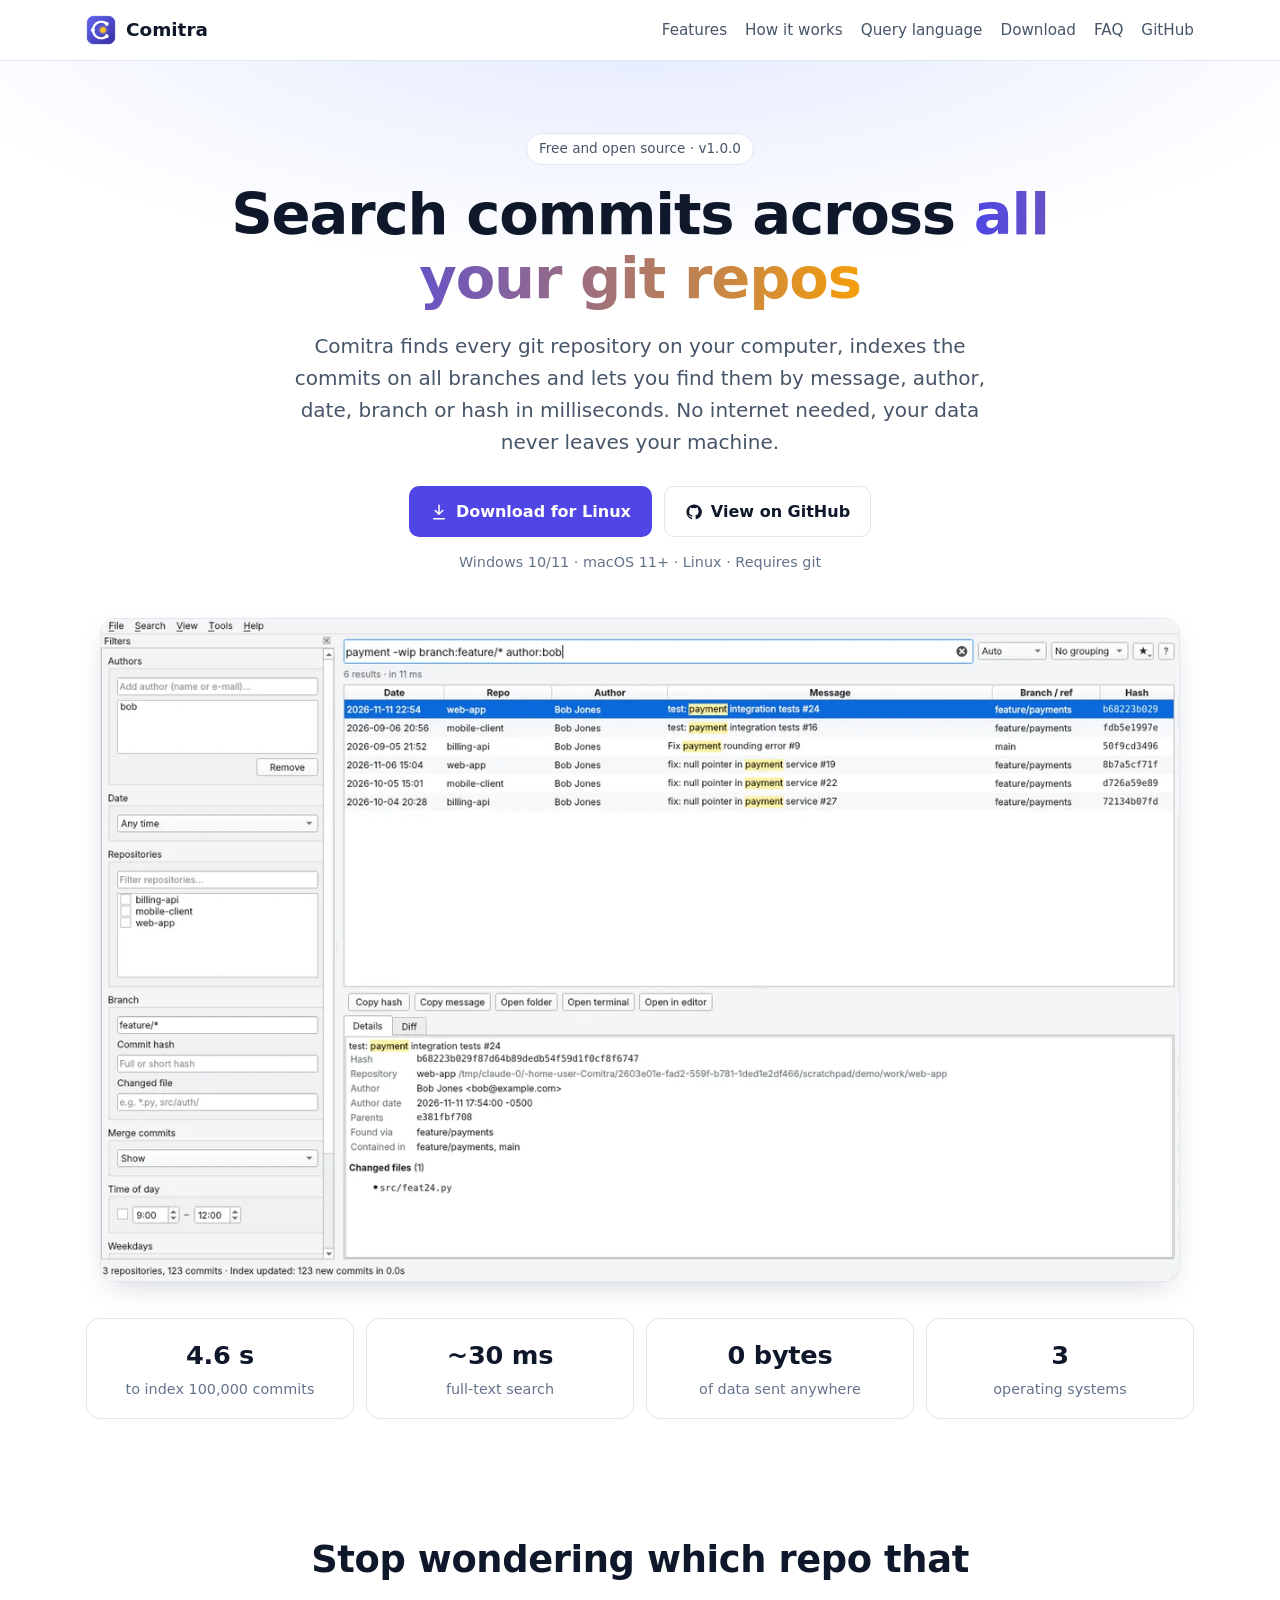
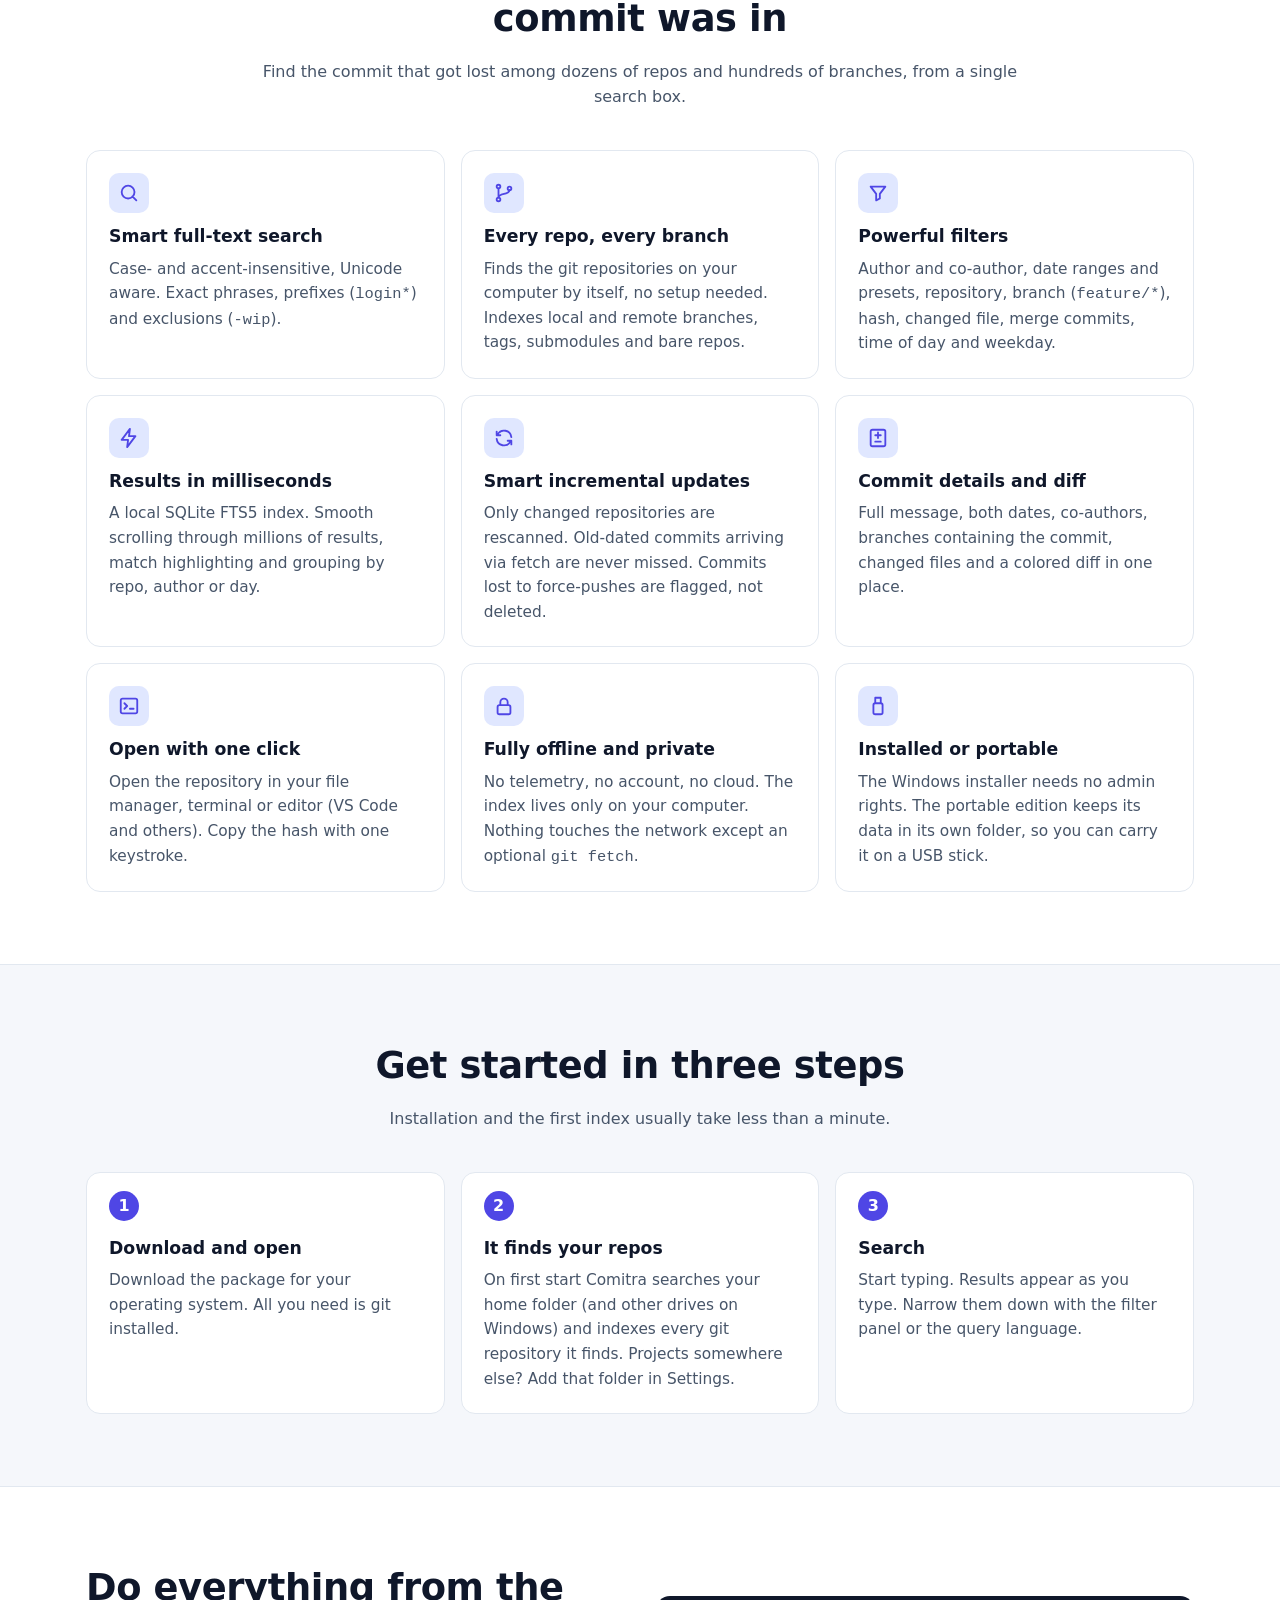
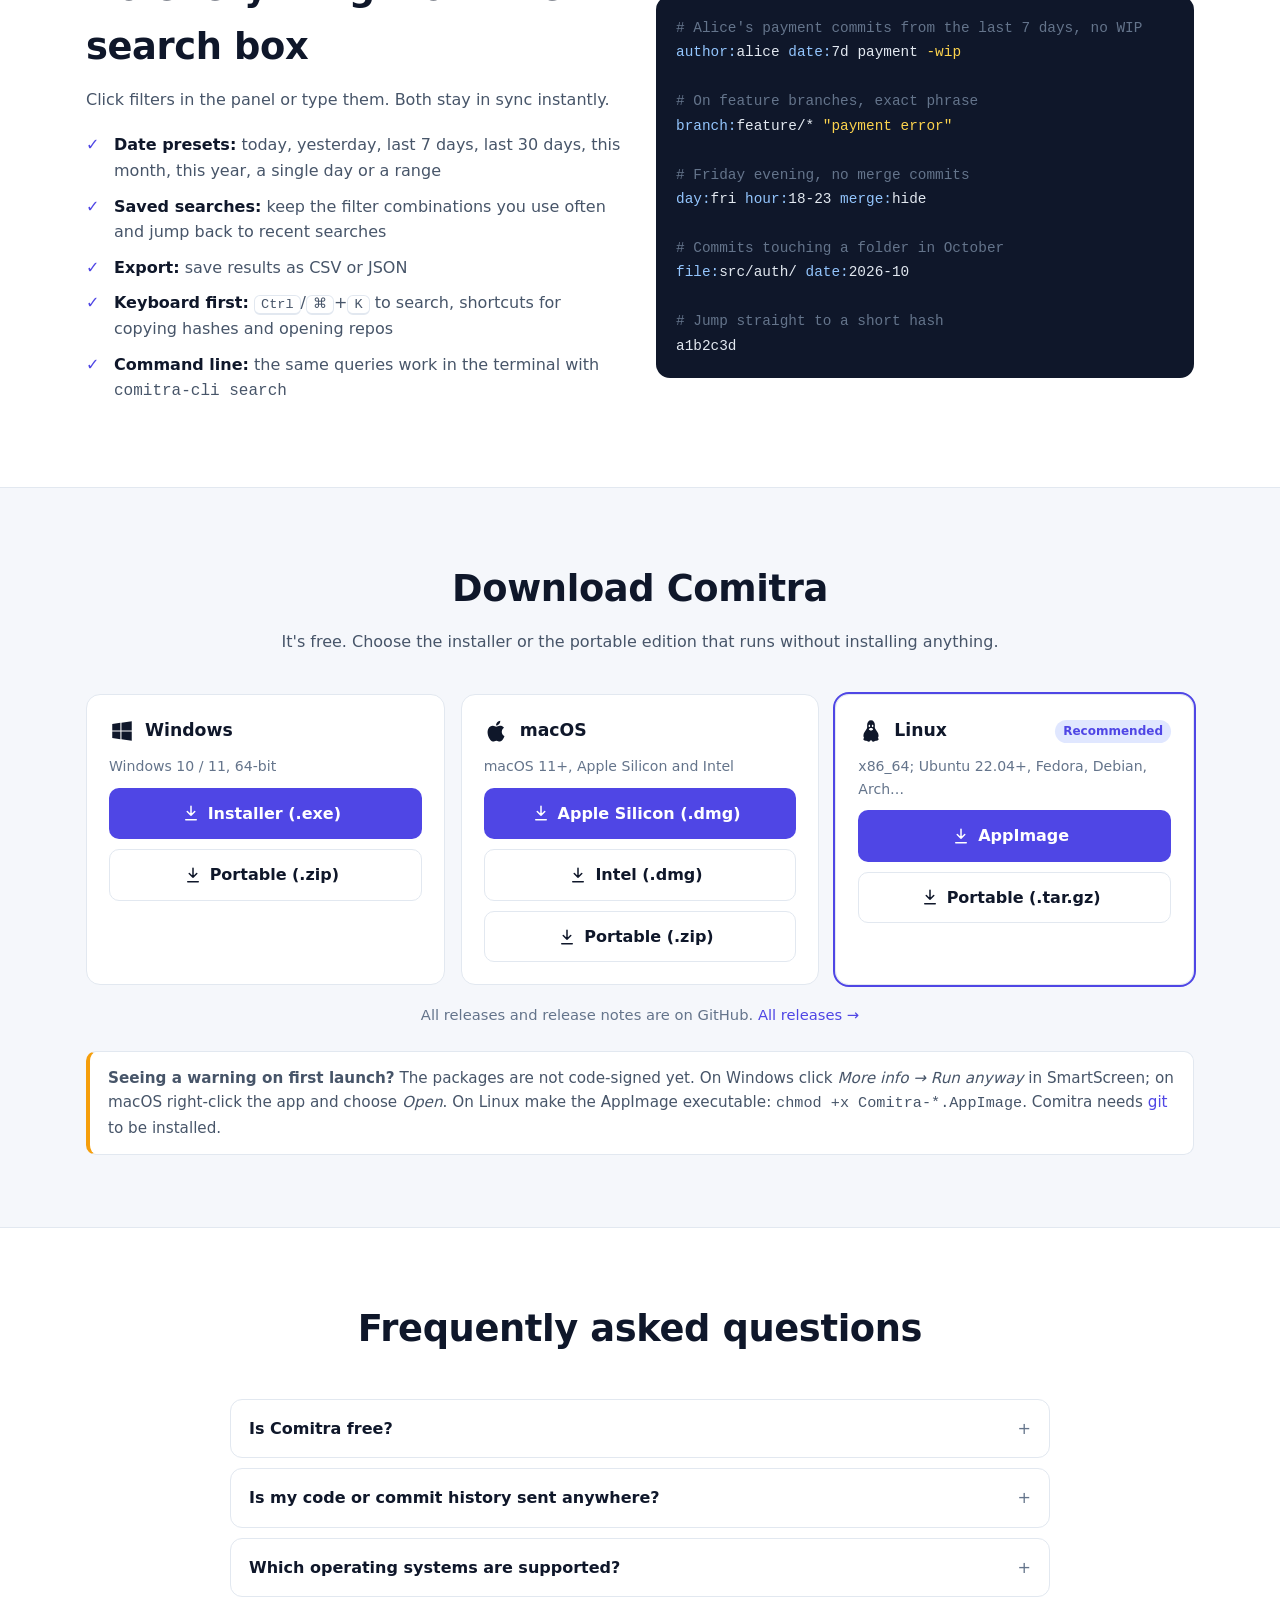
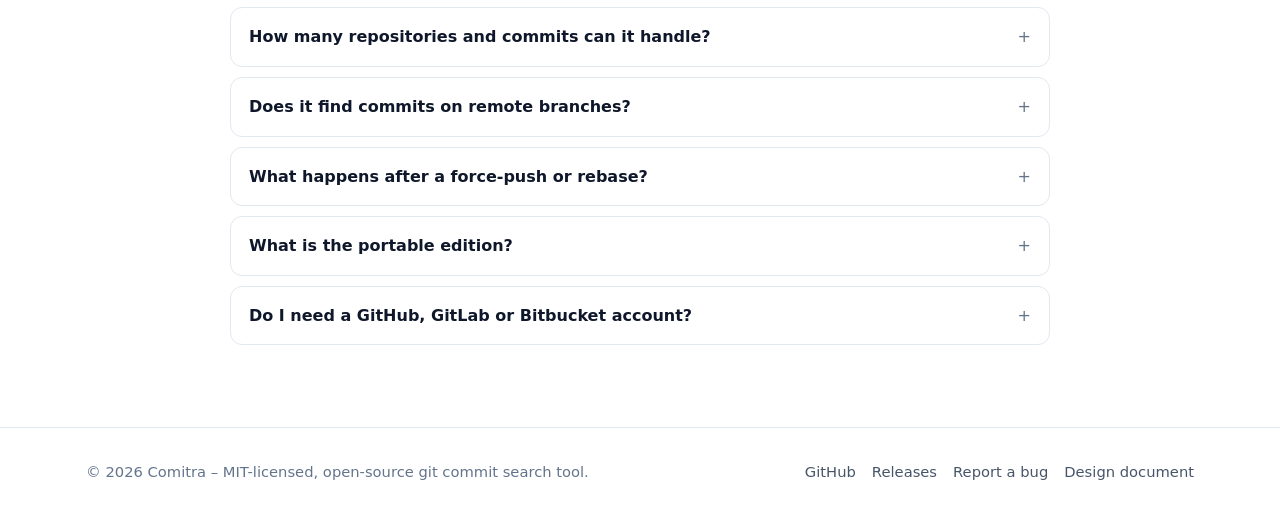
==== commit 5d9b9a23: "Find repositories automatically and introduce a new logo Automatic discovery (on by default): the ho" ====
--- a/site/index.html
+++ b/site/index.html
@@ -7,7 +7,7 @@
 <meta name="description" content="Comitra is a free, open-source, offline desktop app that finds every git repository on your computer and searches commits on all branches by message, author, date, branch and hash in milliseconds.">
 <meta name="keywords" content="git commit search, search git commits across repositories, git log search tool, find commit across branches, search all git repos, git history search, desktop git tool, offline git search, free git tool">
 <meta name="robots" content="index, follow, max-image-preview:large">
-<meta name="theme-color" content="#2563eb">
+<meta name="theme-color" content="#4f46e5">
 <meta name="color-scheme" content="light dark">
 <link rel="canonical" href="https://oguzcanozdemir.github.io/Comitra/">
 <meta property="og:type" content="website">
@@ -52,12 +52,12 @@
 
 <section id="features"><div class="wrap">
 <div class="section-head"><h2>Stop wondering which repo that commit was in</h2><p>Find the commit that got lost among dozens of repos and hundreds of branches, from a single search box.</p></div>
-<div class="grid"><article class="card"><div class="ico"><svg viewBox="0 0 24 24" aria-hidden="true"><path d="M11 4a7 7 0 1 0 0 14 7 7 0 0 0 0-14Zm9 16-4.3-4.3" fill="none" stroke="currentColor" stroke-width="2" stroke-linecap="round"/></svg></div><h3>Smart full-text search</h3><p>Case- and accent-insensitive, Unicode aware. Exact phrases, prefixes (<code>login*</code>) and exclusions (<code>-wip</code>).</p></article><article class="card"><div class="ico"><svg viewBox="0 0 24 24" aria-hidden="true"><g fill="none" stroke="currentColor" stroke-width="2" stroke-linecap="round"><circle cx="6" cy="5" r="2"/><circle cx="6" cy="19" r="2"/><circle cx="18" cy="7" r="2"/><path d="M6 7v10M18 9c0 5-12 3-12 8"/></g></svg></div><h3>Every repo, every branch</h3><p>Discovers all repositories in your folders automatically. Indexes local and remote branches, tags, submodules and bare repos.</p></article><article class="card"><div class="ico"><svg viewBox="0 0 24 24" aria-hidden="true"><path d="M4 5h16l-6 8v5l-4 2v-7L4 5Z" fill="none" stroke="currentColor" stroke-width="2" stroke-linejoin="round"/></svg></div><h3>Powerful filters</h3><p>Author and co-author, date ranges and presets, repository, branch (<code>feature/*</code>), hash, changed file, merge commits, time of day and weekday.</p></article><article class="card"><div class="ico"><svg viewBox="0 0 24 24" aria-hidden="true"><path d="M13 2 4 14h7l-1 8 9-12h-7l1-8Z" fill="none" stroke="currentColor" stroke-width="2" stroke-linejoin="round"/></svg></div><h3>Results in milliseconds</h3><p>A local SQLite FTS5 index. Smooth scrolling through millions of results, match highlighting and grouping by repo, author or day.</p></article><article class="card"><div class="ico"><svg viewBox="0 0 24 24" aria-hidden="true"><path d="M20 11a8 8 0 0 0-14.9-3M4 5v4h4M4 13a8 8 0 0 0 14.9 3M20 19v-4h-4" fill="none" stroke="currentColor" stroke-width="2" stroke-linecap="round" stroke-linejoin="round"/></svg></div><h3>Smart incremental updates</h3><p>Only changed repositories are rescanned. Old-dated commits arriving via fetch are never missed. Commits lost to force-pushes are flagged, not deleted.</p></article><article class="card"><div class="ico"><svg viewBox="0 0 24 24" aria-hidden="true"><g fill="none" stroke="currentColor" stroke-width="2" stroke-linecap="round"><rect x="4" y="3" width="16" height="18" rx="2"/><path d="M9 9h6M12 6v6M9 16h6"/></g></svg></div><h3>Commit details and diff</h3><p>Full message, both dates, co-authors, branches containing the commit, changed files and a colored diff in one place.</p></article><article class="card"><div class="ico"><svg viewBox="0 0 24 24" aria-hidden="true"><g fill="none" stroke="currentColor" stroke-width="2" stroke-linecap="round" stroke-linejoin="round"><rect x="3" y="4" width="18" height="16" rx="2"/><path d="m7 9 3 3-3 3M13 15h4"/></g></svg></div><h3>Open with one click</h3><p>Open the repository in your file manager, terminal or editor (VS Code and others). Copy the hash with one keystroke.</p></article><article class="card"><div class="ico"><svg viewBox="0 0 24 24" aria-hidden="true"><g fill="none" stroke="currentColor" stroke-width="2"><rect x="5" y="11" width="14" height="10" rx="2"/><path d="M8 11V8a4 4 0 0 1 8 0v3"/></g></svg></div><h3>Fully offline and private</h3><p>No telemetry, no account, no cloud. The index lives only on your computer. Nothing touches the network except an optional <code>git fetch</code>.</p></article><article class="card"><div class="ico"><svg viewBox="0 0 24 24" aria-hidden="true"><g fill="none" stroke="currentColor" stroke-width="2" stroke-linejoin="round"><rect x="7" y="9" width="10" height="12" rx="2"/><path d="M9 9V3h6v6M10 5.5h.01M14 5.5h.01"/></g></svg></div><h3>Installed or portable</h3><p>The Windows installer needs no admin rights. The portable edition keeps its data in its own folder, so you can carry it on a USB stick.</p></article></div>
+<div class="grid"><article class="card"><div class="ico"><svg viewBox="0 0 24 24" aria-hidden="true"><path d="M11 4a7 7 0 1 0 0 14 7 7 0 0 0 0-14Zm9 16-4.3-4.3" fill="none" stroke="currentColor" stroke-width="2" stroke-linecap="round"/></svg></div><h3>Smart full-text search</h3><p>Case- and accent-insensitive, Unicode aware. Exact phrases, prefixes (<code>login*</code>) and exclusions (<code>-wip</code>).</p></article><article class="card"><div class="ico"><svg viewBox="0 0 24 24" aria-hidden="true"><g fill="none" stroke="currentColor" stroke-width="2" stroke-linecap="round"><circle cx="6" cy="5" r="2"/><circle cx="6" cy="19" r="2"/><circle cx="18" cy="7" r="2"/><path d="M6 7v10M18 9c0 5-12 3-12 8"/></g></svg></div><h3>Every repo, every branch</h3><p>Finds the git repositories on your computer by itself, no setup needed. Indexes local and remote branches, tags, submodules and bare repos.</p></article><article class="card"><div class="ico"><svg viewBox="0 0 24 24" aria-hidden="true"><path d="M4 5h16l-6 8v5l-4 2v-7L4 5Z" fill="none" stroke="currentColor" stroke-width="2" stroke-linejoin="round"/></svg></div><h3>Powerful filters</h3><p>Author and co-author, date ranges and presets, repository, branch (<code>feature/*</code>), hash, changed file, merge commits, time of day and weekday.</p></article><article class="card"><div class="ico"><svg viewBox="0 0 24 24" aria-hidden="true"><path d="M13 2 4 14h7l-1 8 9-12h-7l1-8Z" fill="none" stroke="currentColor" stroke-width="2" stroke-linejoin="round"/></svg></div><h3>Results in milliseconds</h3><p>A local SQLite FTS5 index. Smooth scrolling through millions of results, match highlighting and grouping by repo, author or day.</p></article><article class="card"><div class="ico"><svg viewBox="0 0 24 24" aria-hidden="true"><path d="M20 11a8 8 0 0 0-14.9-3M4 5v4h4M4 13a8 8 0 0 0 14.9 3M20 19v-4h-4" fill="none" stroke="currentColor" stroke-width="2" stroke-linecap="round" stroke-linejoin="round"/></svg></div><h3>Smart incremental updates</h3><p>Only changed repositories are rescanned. Old-dated commits arriving via fetch are never missed. Commits lost to force-pushes are flagged, not deleted.</p></article><article class="card"><div class="ico"><svg viewBox="0 0 24 24" aria-hidden="true"><g fill="none" stroke="currentColor" stroke-width="2" stroke-linecap="round"><rect x="4" y="3" width="16" height="18" rx="2"/><path d="M9 9h6M12 6v6M9 16h6"/></g></svg></div><h3>Commit details and diff</h3><p>Full message, both dates, co-authors, branches containing the commit, changed files and a colored diff in one place.</p></article><article class="card"><div class="ico"><svg viewBox="0 0 24 24" aria-hidden="true"><g fill="none" stroke="currentColor" stroke-width="2" stroke-linecap="round" stroke-linejoin="round"><rect x="3" y="4" width="18" height="16" rx="2"/><path d="m7 9 3 3-3 3M13 15h4"/></g></svg></div><h3>Open with one click</h3><p>Open the repository in your file manager, terminal or editor (VS Code and others). Copy the hash with one keystroke.</p></article><article class="card"><div class="ico"><svg viewBox="0 0 24 24" aria-hidden="true"><g fill="none" stroke="currentColor" stroke-width="2"><rect x="5" y="11" width="14" height="10" rx="2"/><path d="M8 11V8a4 4 0 0 1 8 0v3"/></g></svg></div><h3>Fully offline and private</h3><p>No telemetry, no account, no cloud. The index lives only on your computer. Nothing touches the network except an optional <code>git fetch</code>.</p></article><article class="card"><div class="ico"><svg viewBox="0 0 24 24" aria-hidden="true"><g fill="none" stroke="currentColor" stroke-width="2" stroke-linejoin="round"><rect x="7" y="9" width="10" height="12" rx="2"/><path d="M9 9V3h6v6M10 5.5h.01M14 5.5h.01"/></g></svg></div><h3>Installed or portable</h3><p>The Windows installer needs no admin rights. The portable edition keeps its data in its own folder, so you can carry it on a USB stick.</p></article></div>
 </div></section>
 
 <section id="how" class="alt"><div class="wrap">
 <div class="section-head"><h2>Get started in three steps</h2><p>Installation and the first index usually take less than a minute.</p></div>
-<div class="steps"><article class="card step"><h3>Download and open</h3><p>Download the package for your operating system. All you need is git installed.</p></article><article class="card step"><h3>Add a folder</h3><p>Pick the folder that holds your projects (e.g. <code>~/projects</code>). Comitra finds and indexes every repository inside.</p></article><article class="card step"><h3>Search</h3><p>Start typing. Results appear as you type. Narrow them down with the filter panel or the query language.</p></article></div>
+<div class="steps"><article class="card step"><h3>Download and open</h3><p>Download the package for your operating system. All you need is git installed.</p></article><article class="card step"><h3>It finds your repos</h3><p>On first start Comitra searches your home folder (and other drives on Windows) and indexes every git repository it finds. Projects somewhere else? Add that folder in Settings.</p></article><article class="card step"><h3>Search</h3><p>Start typing. Results appear as you type. Narrow them down with the filter panel or the query language.</p></article></div>
 </div></section>
 
 <section id="query"><div class="wrap split">
--- a/site/style.css
+++ b/site/style.css
@@ -6,9 +6,9 @@
   --text-soft: #475569;
   --muted: #64748b;
   --border: #e2e8f0;
-  --brand: #2563eb;
-  --brand-strong: #1d4ed8;
-  --brand-soft: #dbeafe;
+  --brand: #4f46e5;
+  --brand-strong: #4338ca;
+  --brand-soft: #e0e7ff;
   --accent: #f59e0b;
   --code-bg: #0f172a;
   --code-text: #e2e8f0;
@@ -25,9 +25,9 @@
     --text-soft: #b3bfd4;
     --muted: #8b98ae;
     --border: #1f2a44;
-    --brand: #60a5fa;
-    --brand-strong: #93c5fd;
-    --brand-soft: #172554;
+    --brand: #818cf8;
+    --brand-strong: #a5b4fc;
+    --brand-soft: #1e1b4b;
     --code-bg: #060b16;
     --shadow: 0 10px 30px -12px rgba(0, 0, 0, .6);
   }
